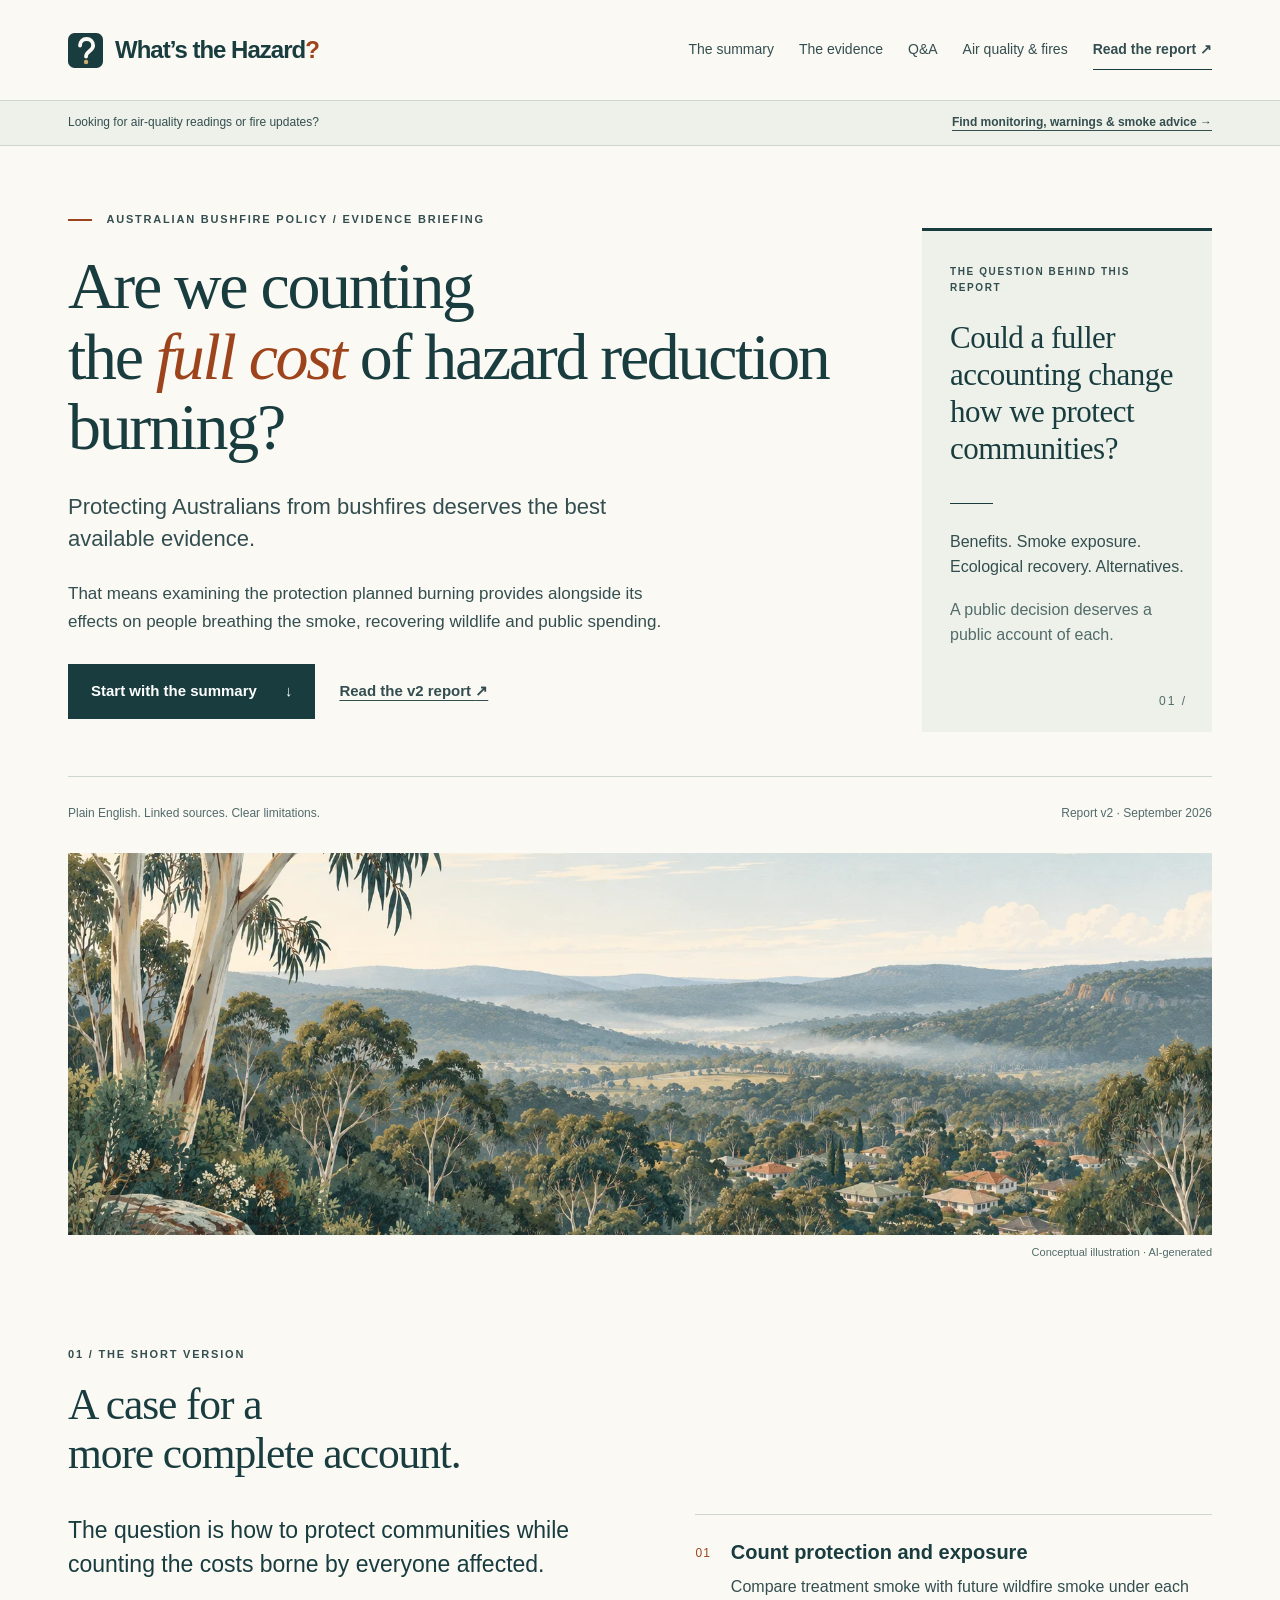
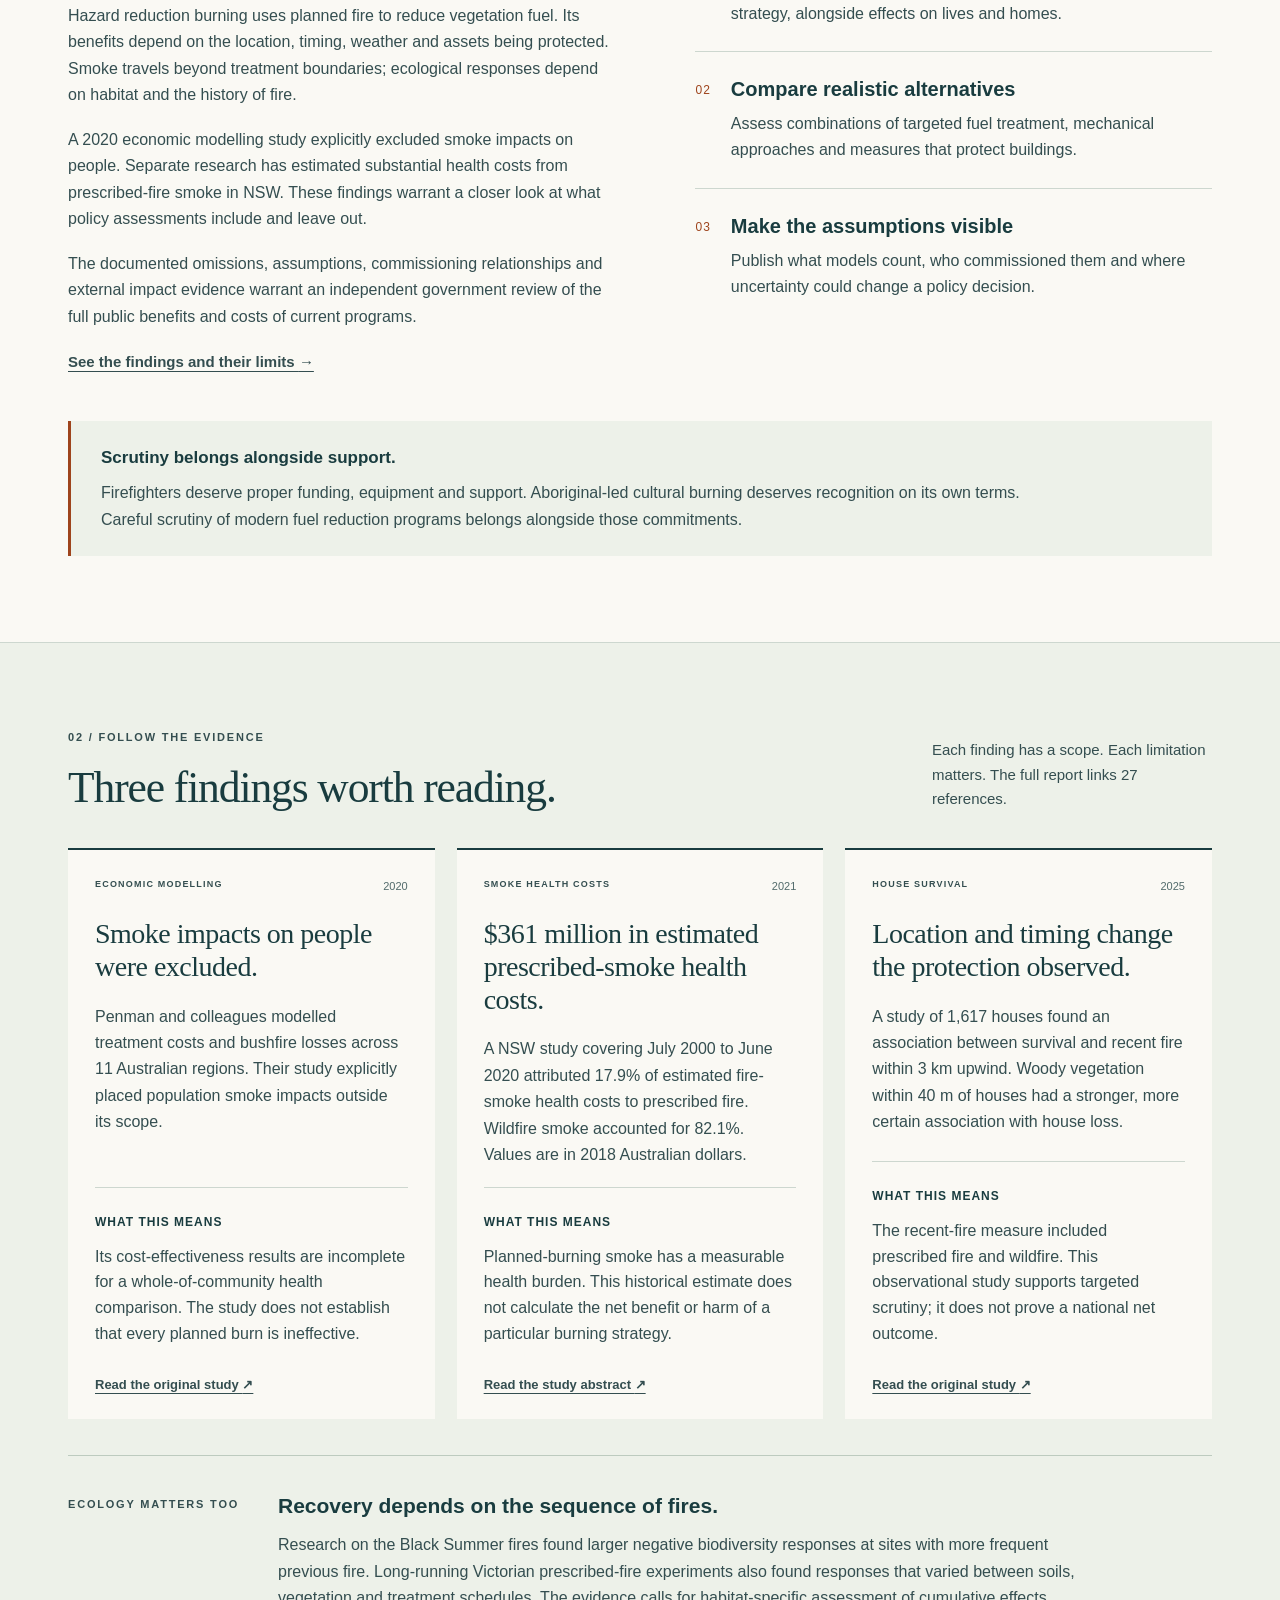
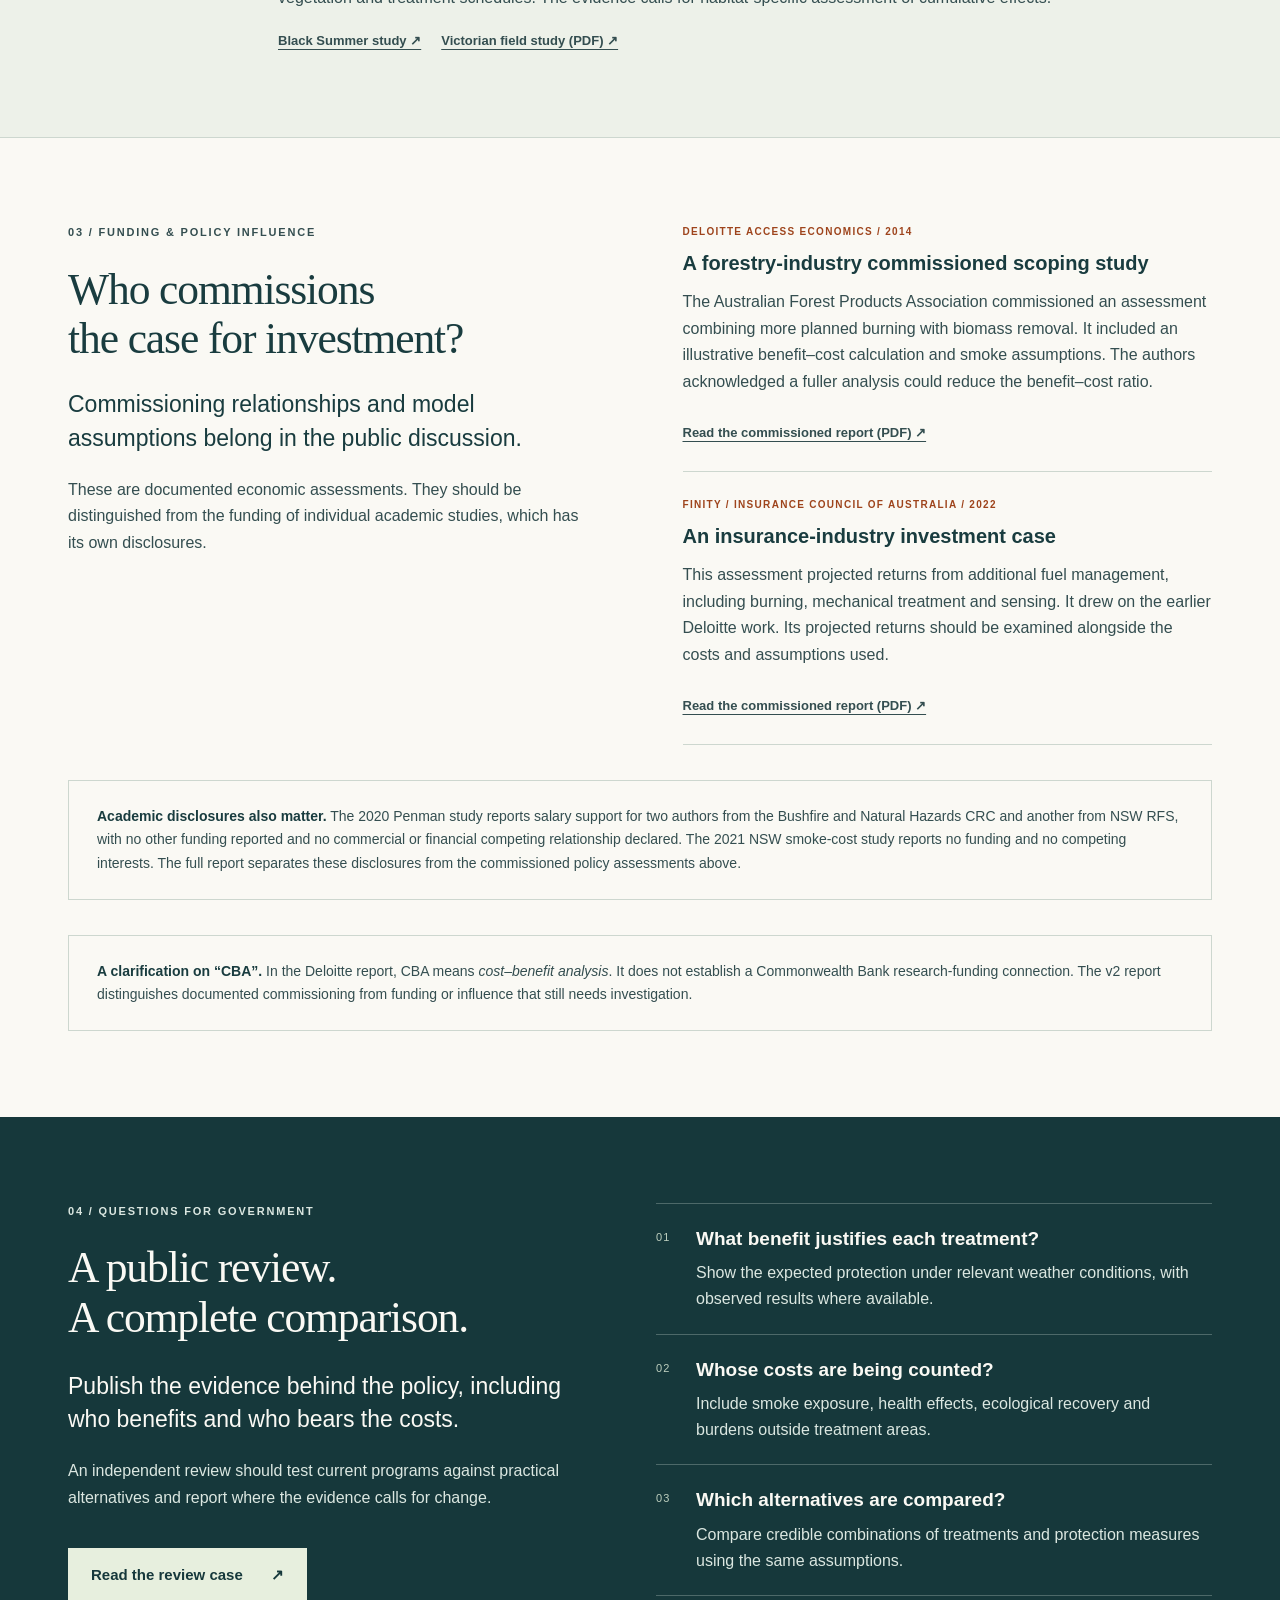
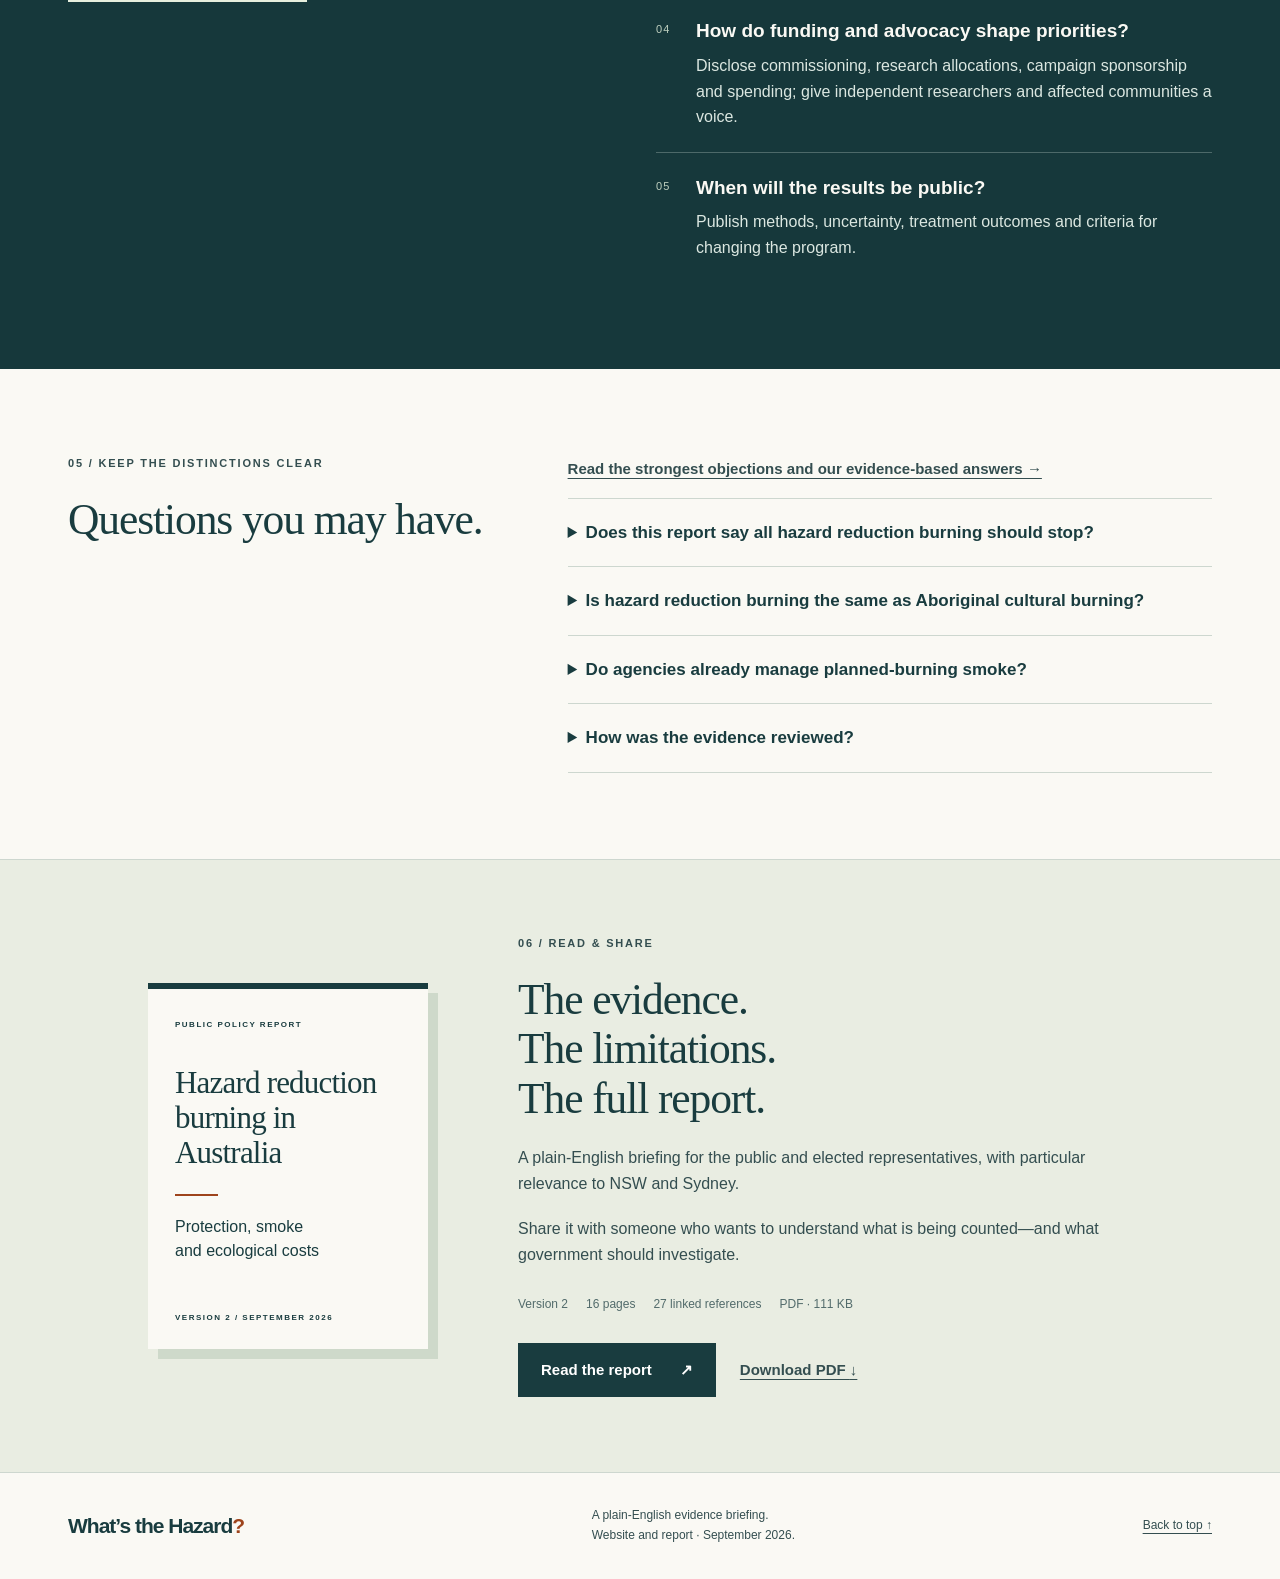
==== index.html @ 4ac68d36 "Publish website, Q&A and v2 report" ====
<!doctype html>
<html lang="en-AU">
<head>
  <meta charset="utf-8">
  <meta name="viewport" content="width=device-width, initial-scale=1">
  <meta name="description" content="A plain-English evidence briefing on Australian hazard reduction burning: community protection, smoke, ecology, funding and questions for an independent government review.">
  <meta name="theme-color" content="#193c3f">
  <title>What’s the Hazard? — Are we counting the full cost?</title>
  <link rel="icon" href="favicon.ico" sizes="16x16 32x32 48x48">
  <link rel="icon" href="favicon.svg" type="image/svg+xml">
  <link rel="apple-touch-icon" href="assets/apple-touch-icon.png">
  <link rel="stylesheet" href="styles.css">
</head>
<body>
  <a class="skip" href="#main">Skip to content</a>
  <header class="header">
    <div class="wrap header-inner">
      <a class="brand" href="#top" aria-label="What’s the Hazard? home"><span class="brand-mark" aria-hidden="true"><img src="favicon.svg" alt="" width="35" height="35"></span>What’s the Hazard<span class="brand-dot" aria-hidden="true">?</span></a>
      <nav aria-label="Main navigation"><a href="#summary">The summary</a><a href="#evidence">The evidence</a><a href="questions.html">Q&amp;A</a><a href="air-quality.html">Air quality &amp; fires</a><a class="nav-report" href="#report">Read the report <span aria-hidden="true">↗</span></a></nav>
    </div>
  </header>
  <main id="main">
    <div class="utility-strip"><div class="wrap"><span>Looking for air-quality readings or fire updates?</span><a href="air-quality.html">Find monitoring, warnings &amp; smoke advice <span aria-hidden="true">→</span></a></div></div>
    <section class="hero" id="top" aria-labelledby="hero-title">
      <div class="wrap hero-grid">
        <div>
          <p class="eyebrow"><span class="tiny-line" aria-hidden="true"></span> Australian bushfire policy / Evidence briefing</p>
          <h1 id="hero-title">Are we counting<br class="desktop-break"> the <em>full cost</em> of hazard reduction burning?</h1>
          <p class="hero-lead">Protecting Australians from bushfires deserves the best available evidence.</p>
          <p class="hero-body">That means examining the protection planned burning provides alongside its effects on people breathing the smoke, recovering wildlife and public spending.</p>
          <div class="actions"><a class="button" href="#summary">Start with the summary <span aria-hidden="true">↓</span></a><a class="text-link" href="reports/hazard-reduction-burning-v2.pdf">Read the v2 report <span aria-hidden="true">↗</span></a></div>
        </div>
        <aside class="hero-note" aria-label="The central question">
          <p class="eyebrow">The question behind this report</p>
          <p class="note-question">Could a fuller accounting change how we protect communities?</p>
          <div class="note-rule"></div>
          <p>Benefits. Smoke exposure. Ecological recovery. Alternatives.</p>
          <p class="note-small">A public decision deserves a public account of each.</p>
          <span class="note-number" aria-hidden="true">01 /</span>
        </aside>
      </div>
      <div class="wrap hero-bottom"><span>Plain English. Linked sources. Clear limitations.</span><span>Report v2 <span aria-hidden="true">·</span> September 2026</span></div>
      <figure class="wrap landscape-figure"><img src="assets/bushland-illustration.webp" alt="Conceptual illustration of eucalyptus bushland, houses at the forest edge and haze across distant hills." width="1774" height="887" decoding="async"><figcaption>Conceptual illustration · AI-generated</figcaption></figure>
    </section>

    <section class="section wrap" id="summary" aria-labelledby="summary-title">
      <div class="section-heading"><p class="eyebrow">01 / The short version</p><h2 id="summary-title">A case for a<br>more complete account.</h2></div>
      <div class="summary-grid">
        <div class="summary-copy">
          <p class="large-text">The question is how to protect communities while counting the costs borne by everyone affected.</p>
          <p>Hazard reduction burning uses planned fire to reduce vegetation fuel. Its benefits depend on the location, timing, weather and assets being protected. Smoke travels beyond treatment boundaries; ecological responses depend on habitat and the history of fire.</p>
          <p>A 2020 economic modelling study explicitly excluded smoke impacts on people. Separate research has estimated substantial health costs from prescribed-fire smoke in NSW. These findings warrant a closer look at what policy assessments include and leave out.</p>
          <p>The documented omissions, assumptions, commissioning relationships and external impact evidence warrant an independent government review of the full public benefits and costs of current programs.</p>
          <a class="text-link" href="#evidence">See the findings and their limits <span aria-hidden="true">→</span></a>
        </div>
        <div class="summary-points">
          <article><span class="point-number">01</span><div><h3>Count protection and exposure</h3><p>Compare treatment smoke with future wildfire smoke under each strategy, alongside effects on lives and homes.</p></div></article>
          <article><span class="point-number">02</span><div><h3>Compare realistic alternatives</h3><p>Assess combinations of targeted fuel treatment, mechanical approaches and measures that protect buildings.</p></div></article>
          <article><span class="point-number">03</span><div><h3>Make the assumptions visible</h3><p>Publish what models count, who commissioned them and where uncertainty could change a policy decision.</p></div></article>
        </div>
      </div>
      <div class="commitment"><strong>Scrutiny belongs alongside support.</strong><p>Firefighters deserve proper funding, equipment and support. Aboriginal-led cultural burning deserves recognition on its own terms. Careful scrutiny of modern fuel reduction programs belongs alongside those commitments.</p></div>
    </section>

    <section class="evidence-section" id="evidence" aria-labelledby="evidence-title">
      <div class="wrap section">
        <div class="section-heading heading-wide"><div><p class="eyebrow">02 / Follow the evidence</p><h2 id="evidence-title">Three findings worth reading.</h2></div><p>Each finding has a scope. Each limitation matters. The full report links 27 references.</p></div>
        <div class="evidence-grid">
          <article class="evidence-card">
            <div class="card-top"><span class="eyebrow">Economic modelling</span><span class="year">2020</span></div>
            <h3>Smoke impacts on people were excluded.</h3>
            <p>Penman and colleagues modelled treatment costs and bushfire losses across 11 Australian regions. Their study explicitly placed population smoke impacts outside its scope.</p>
            <div class="limit"><strong>What this means</strong><p>Its cost-effectiveness results are incomplete for a whole-of-community health comparison. The study does not establish that every planned burn is ineffective.</p></div>
            <a class="source-link" href="https://www.frontiersin.org/journals/forests-and-global-change/articles/10.3389/ffgc.2020.00079/full">Read the original study <span aria-hidden="true">↗</span></a>
          </article>
          <article class="evidence-card">
            <div class="card-top"><span class="eyebrow">Smoke health costs</span><span class="year">2021</span></div>
            <h3>$361 million in estimated prescribed-smoke health costs.</h3>
            <p>A NSW study covering July 2000 to June 2020 attributed 17.9% of estimated fire-smoke health costs to prescribed fire. Wildfire smoke accounted for 82.1%. Values are in 2018 Australian dollars.</p>
            <div class="limit"><strong>What this means</strong><p>Planned-burning smoke has a measurable health burden. This historical estimate does not calculate the net benefit or harm of a particular burning strategy.</p></div>
            <a class="source-link" href="https://pubmed.ncbi.nlm.nih.gov/34508682/">Read the study abstract <span aria-hidden="true">↗</span></a>
          </article>
          <article class="evidence-card">
            <div class="card-top"><span class="eyebrow">House survival</span><span class="year">2025</span></div>
            <h3>Location and timing change the protection observed.</h3>
            <p>A study of 1,617 houses found an association between survival and recent fire within 3 km upwind. Woody vegetation within 40 m of houses had a stronger, more certain association with house loss.</p>
            <div class="limit"><strong>What this means</strong><p>The recent-fire measure included prescribed fire and wildfire. This observational study supports targeted scrutiny; it does not prove a national net outcome.</p></div>
            <a class="source-link" href="https://link.springer.com/article/10.1186/s42408-025-00413-z">Read the original study <span aria-hidden="true">↗</span></a>
          </article>
        </div>
        <div class="ecology-note"><span class="eyebrow">Ecology matters too</span><div><h3>Recovery depends on the sequence of fires.</h3><p>Research on the Black Summer fires found larger negative biodiversity responses at sites with more frequent previous fire. Long-running Victorian prescribed-fire experiments also found responses that varied between soils, vegetation and treatment schedules. The evidence calls for habitat-specific assessment of cumulative effects.</p><div class="source-pair"><a href="https://doi.org/10.1038/s41586-024-08174-6">Black Summer study ↗</a><a href="https://www.ffm.vic.gov.au/__data/assets/pdf_file/0018/21069/Report-57-Ecological-effects-of-repeated-low-intensity-fires-summary.pdf">Victorian field study (PDF) ↗</a></div></div></div>
      </div>
    </section>

    <section class="section wrap" id="funding" aria-labelledby="funding-title">
      <div class="funding-grid">
        <div><p class="eyebrow">03 / Funding &amp; policy influence</p><h2 id="funding-title">Who commissions<br>the case for investment?</h2><p class="large-text">Commissioning relationships and model assumptions belong in the public discussion.</p><p>These are documented economic assessments. They should be distinguished from the funding of individual academic studies, which has its own disclosures.</p></div>
        <div class="funding-items">
          <article><p class="eyebrow">Deloitte Access Economics / 2014</p><h3>A forestry-industry commissioned scoping study</h3><p>The Australian Forest Products Association commissioned an assessment combining more planned burning with biomass removal. It included an illustrative benefit–cost calculation and smoke assumptions. The authors acknowledged a fuller analysis could reduce the benefit–cost ratio.</p><a class="source-link" href="https://ausfpa.com.au/wp-content/uploads/2016/01/AFPA-DAE-report-Amended-Final-2014-05-27.pdf">Read the commissioned report (PDF) ↗</a></article>
          <article><p class="eyebrow">Finity / Insurance Council of Australia / 2022</p><h3>An insurance-industry investment case</h3><p>This assessment projected returns from additional fuel management, including burning, mechanical treatment and sensing. It drew on the earlier Deloitte work. Its projected returns should be examined alongside the costs and assumptions used.</p><a class="source-link" href="https://insurancecouncil.com.au/wp-content/uploads/2022/02/R_ICA_Resilience_Final_220218.pdf">Read the commissioned report (PDF) ↗</a></article>
        </div>
      </div>
      <div class="clarification"><strong>Academic disclosures also matter.</strong> The 2020 Penman study reports salary support for two authors from the Bushfire and Natural Hazards CRC and another from NSW RFS, with no other funding reported and no commercial or financial competing relationship declared. The 2021 NSW smoke-cost study reports no funding and no competing interests. The full report separates these disclosures from the commissioned policy assessments above.</div>
      <div class="clarification"><strong>A clarification on “CBA”.</strong> In the Deloitte report, CBA means <em>cost–benefit analysis</em>. It does not establish a Commonwealth Bank research-funding connection. The v2 report distinguishes documented commissioning from funding or influence that still needs investigation.</div>
    </section>

    <section class="questions-section" id="questions" aria-labelledby="questions-title">
      <div class="wrap section questions-grid">
        <div><p class="eyebrow">04 / Questions for government</p><h2 id="questions-title">A public review.<br>A complete comparison.</h2><p class="large-text">Publish the evidence behind the policy, including who benefits and who bears the costs.</p><p>An independent review should test current programs against practical alternatives and report where the evidence calls for change.</p><a class="button button-light" href="reports/hazard-reduction-burning-v2.pdf">Read the review case <span aria-hidden="true">↗</span></a></div>
        <ol class="questions-list">
          <li><h3>What benefit justifies each treatment?</h3><p>Show the expected protection under relevant weather conditions, with observed results where available.</p></li>
          <li><h3>Whose costs are being counted?</h3><p>Include smoke exposure, health effects, ecological recovery and burdens outside treatment areas.</p></li>
          <li><h3>Which alternatives are compared?</h3><p>Compare credible combinations of treatments and protection measures using the same assumptions.</p></li>
          <li><h3>How do funding and advocacy shape priorities?</h3><p>Disclose commissioning, research allocations, campaign sponsorship and spending; give independent researchers and affected communities a voice.</p></li>
          <li><h3>When will the results be public?</h3><p>Publish methods, uncertainty, treatment outcomes and criteria for changing the program.</p></li>
        </ol>
      </div>
    </section>

    <section class="section wrap faq-section" aria-labelledby="faq-title">
      <div><p class="eyebrow">05 / Keep the distinctions clear</p><h2 id="faq-title">Questions you may have.</h2></div>
      <div class="faq-list"><p class="qa-promo"><a class="text-link" href="questions.html">Read the strongest objections and our evidence-based answers →</a></p>
        <details><summary>Does this report say all hazard reduction burning should stop?</summary><div class="faq-answer"><p>It makes the case for a complete comparison of protection, health, ecological effects and alternatives. Benefits can vary substantially by place and conditions. The evidence presented does not establish that every burn is harmful or that a single alternative fits every landscape.</p></div></details>
        <details><summary>Is hazard reduction burning the same as Aboriginal cultural burning?</summary><div class="faq-answer"><p>They can have different objectives, governance and practices. The NSW Cultural Fire Strategy identifies conflation of cultural fire with hazard reduction as a barrier. Aboriginal-led cultural fire should be understood on its own terms, with Aboriginal authority and knowledge respected.</p><a href="https://www.environment.nsw.gov.au/sites/default/files/2025-11/nsw-cultural-fire-strategy-250178.pdf">Read the NSW Cultural Fire Strategy (PDF) ↗</a></div></details>
        <details><summary>Do agencies already manage planned-burning smoke?</summary><div class="faq-answer"><p>The NSW Rural Fire Service describes smoke forecasting, community advice and adjustments to burns. A government review should examine how these measures perform and whether residual exposure and health costs are fully included in policy assessments.</p><a href="https://www.rfs.nsw.gov.au/fire-information/hazard-reductions/managing-smoke-and-its-impact-on-the-community">Read the RFS smoke-management information ↗</a></div></details>
        <details><summary>How was the evidence reviewed?</summary><div class="faq-answer"><p>This is a targeted evidence review, rather than a systematic literature search or a reanalysis of raw data. The report checks substantive claims against original publications, public abstracts, limitations and government documents, and identifies where only an abstract was accessible. It distinguishes observed results, modelled estimates and advocacy.</p><p>The report includes 27 linked references. Sources were checked on 13 September 2026. Read the methods and limitations before applying a finding to another region or treatment.</p></div></details>
      </div>
    </section>

    <section class="report-section" id="report" aria-labelledby="report-title">
      <div class="wrap report-grid">
        <div class="report-cover" aria-hidden="true"><span>PUBLIC POLICY REPORT</span><div>Hazard reduction<br>burning in<br>Australia<span class="cover-line"></span></div><p>Protection, smoke<br>and ecological costs</p><span>VERSION 2 / SEPTEMBER 2026</span></div>
        <div><p class="eyebrow">06 / Read &amp; share</p><h2 id="report-title">The evidence.<br>The limitations.<br>The full report.</h2><p>A plain-English briefing for the public and elected representatives, with particular relevance to NSW and Sydney.</p><p>Share it with someone who wants to understand what is being counted—and what government should investigate.</p><div class="report-meta"><span>Version 2</span><span>16 pages</span><span>27 linked references</span><span>PDF · 111 KB</span></div><div class="actions"><a class="button" href="reports/hazard-reduction-burning-v2.pdf">Read the report <span aria-hidden="true">↗</span></a><a class="text-link" href="reports/hazard-reduction-burning-v2.pdf" download>Download PDF <span aria-hidden="true">↓</span></a></div></div>
      </div>
    </section>
  </main>
  <footer class="footer"><div class="wrap footer-inner"><a class="brand" href="#top">What’s the Hazard<span class="brand-dot" aria-hidden="true">?</span></a><p>A plain-English evidence briefing.<br>Website and report · September 2026.</p><a href="#top">Back to top ↑</a></div></footer>
</body>
</html>
---- styles.css ----
:root{--ink:#193c3f;--body:#344e50;--muted:#526b6b;--paper:#faf9f4;--pale:#edf1e9;--line:#cdd7cf;--accent:#9e441c;--white:#fff;--dark:#16383b}
*{box-sizing:border-box}html{scroll-behavior:smooth;scroll-padding-top:100px}body{margin:0;background:var(--paper);color:var(--body);font-family:Arial,Helvetica,sans-serif;font-size:17px;line-height:1.65}a{color:inherit;text-underline-offset:4px}a:hover{color:var(--accent)}a:focus-visible,summary:focus-visible{outline:3px solid var(--accent);outline-offset:5px}p{margin:0 0 1.15em}h1,h2,h3{color:var(--ink);margin:0;font-weight:400}h1,h2,.note-question,.report-cover>div{font-family:Georgia,'Times New Roman',serif}h1{font-size:clamp(44px,5.15vw,73px);line-height:1.07;letter-spacing:-2.3px;max-width:850px}h1 em{color:var(--accent);font-weight:400}h2{font-size:clamp(34px,3.4vw,47px);line-height:1.13;letter-spacing:-1.1px}h3{font-size:20px;line-height:1.35;font-weight:600;margin-bottom:12px}.wrap{max-width:1240px;margin:0 auto;padding-left:48px;padding-right:48px}.skip{position:absolute;top:-100px;left:16px;background:var(--ink);color:white;padding:12px;z-index:10}.skip:focus{top:12px}.header{background:var(--paper);border-bottom:1px solid var(--line)}.header-inner{display:flex;justify-content:space-between;align-items:center;gap:24px;min-height:100px}.brand{display:inline-flex;align-items:center;white-space:nowrap;font-size:24px;font-weight:700;letter-spacing:-1px;text-decoration:none;color:var(--ink)}.brand-mark{display:flex;align-items:center;justify-content:center;width:35px;height:35px;margin-right:12px;border:1px solid var(--ink);font-size:14px;letter-spacing:-1px}.brand-dot{color:var(--accent)}nav{display:flex;flex-wrap:wrap;justify-content:flex-end;gap:25px;font-size:14px}nav a{text-decoration:none;padding:8px 0}.nav-report{font-weight:700;border-bottom:1px solid var(--ink)}.eyebrow{font-size:11px;letter-spacing:1.8px;text-transform:uppercase;font-weight:700;line-height:1.6;margin-bottom:23px}.tiny-line{display:inline-block;vertical-align:middle;width:24px;border-top:2px solid var(--accent);margin-right:10px}.hero{padding-top:65px}.hero-grid{display:grid;grid-template-columns:minmax(0,1fr) 290px;gap:65px;align-items:center}.hero-lead{font-size:22px;line-height:1.45;margin-top:28px;max-width:620px}.hero-body{max-width:615px}.actions{display:flex;align-items:center;flex-wrap:wrap;gap:24px;margin-top:28px}.button{display:inline-flex;justify-content:space-between;align-items:center;gap:28px;background:var(--ink);color:white;text-decoration:none;padding:15px 22px;font-size:15px;font-weight:700;border:1px solid var(--ink);line-height:1.5}.button:hover{background:#285256;color:white}.text-link{font-size:15px;font-weight:700}.hero-note{position:relative;background:var(--pale);padding:33px 28px 66px;border-top:3px solid var(--ink);transform:translateY(15px)}.hero-note .eyebrow{font-size:10px;letter-spacing:1.6px}.note-question{font-size:31px;line-height:1.2;color:var(--ink);letter-spacing:-.5px}.note-rule{width:43px;border-top:1px solid var(--ink);margin:26px 0}.hero-note>p:not(.note-question):not(.eyebrow){font-size:15px;line-height:1.55}.note-small{color:var(--muted)}.note-number{position:absolute;bottom:20px;right:25px;color:var(--muted);font-size:12px;letter-spacing:2px}.hero-bottom{display:flex;justify-content:space-between;gap:20px;padding-top:28px;padding-bottom:23px;margin-top:57px;position:relative;font-size:12px;color:var(--muted)}.hero-bottom:before{content:'';position:absolute;left:48px;right:48px;top:0;border-top:1px solid var(--line)}.section{padding-top:86px;padding-bottom:86px}.section-heading{margin-bottom:36px}.section-heading .eyebrow{margin-bottom:16px}.summary-grid{display:grid;grid-template-columns:1.06fr 1fr;gap:80px}.large-text{font-size:23px;line-height:1.45;color:var(--ink);margin-bottom:22px}.summary-copy p:not(.large-text){font-size:16px}.summary-points article{display:flex;gap:20px;border-top:1px solid var(--line);padding:24px 0}.point-number{font-size:12px;color:var(--accent);padding-top:5px;letter-spacing:1px}.summary-points p{font-size:16px;margin:0}.summary-points h3{margin-bottom:8px}.commitment{border-left:3px solid var(--accent);background:var(--pale);padding:23px 30px;margin-top:45px}.commitment strong{color:var(--ink);font-size:17px}.commitment p{font-size:15px;margin:8px 0 0;max-width:940px}.evidence-section{background:var(--pale);border-top:1px solid var(--line);border-bottom:1px solid var(--line)}.heading-wide{display:flex;justify-content:space-between;gap:48px;align-items:flex-end}.heading-wide>p{max-width:280px;font-size:15px;margin:0}.evidence-grid{display:grid;grid-template-columns:repeat(3,minmax(0,1fr));gap:22px}.evidence-card{display:flex;flex-direction:column;background:var(--paper);padding:27px 27px 24px;border-top:2px solid var(--ink)}.card-top{display:flex;justify-content:space-between;gap:8px;margin-bottom:23px}.card-top .eyebrow{font-size:9px;letter-spacing:1.2px;margin:0}.year{font-size:11px;color:var(--muted)}.evidence-card h3{font-family:Georgia,serif;font-size:28px;line-height:1.17;font-weight:400;letter-spacing:-.5px;margin-bottom:20px}.evidence-card>p{font-size:15px;line-height:1.65}.limit{margin-top:auto;border-top:1px solid var(--line);padding-top:19px}.limit strong{font-size:12px;text-transform:uppercase;letter-spacing:1px;color:var(--ink)}.limit p{font-size:14px;line-height:1.6;margin-top:9px}.source-link{display:inline-block;font-size:13px;font-weight:700;margin-top:9px}.ecology-note{display:grid;grid-template-columns:180px 1fr;gap:30px;padding-top:36px;margin-top:36px;border-top:1px solid #bdcbbf}.ecology-note>.eyebrow{padding-top:4px}.ecology-note h3{font-size:21px}.ecology-note p{font-size:15px;max-width:800px}.source-pair{display:flex;flex-wrap:wrap;gap:20px;font-size:13px;font-weight:700}.funding-grid{display:grid;grid-template-columns:1fr 1fr;gap:85px}.funding-grid h2{margin-bottom:25px}.funding-grid>div>p:not(.eyebrow):not(.large-text){font-size:16px}.funding-items article{padding-bottom:25px;border-bottom:1px solid var(--line);margin-bottom:25px}.funding-items article:last-child{margin:0}.funding-items .eyebrow{color:var(--accent);font-size:10px;margin-bottom:10px;letter-spacing:1.3px}.funding-items p:not(.eyebrow){font-size:15px}.clarification{font-size:14px;padding:24px 28px;margin-top:35px;border:1px solid var(--line)}.clarification strong{color:var(--ink)}.questions-section{background:var(--dark);color:#dbe7e1}.questions-section h2,.questions-section h3,.questions-section .large-text{color:var(--paper)}.questions-grid{display:grid;grid-template-columns:.95fr 1.05fr;gap:85px}.questions-grid h2{margin-bottom:28px}.questions-grid>div>p:not(.eyebrow):not(.large-text){font-size:16px}.button-light{background:#e7efde;color:var(--dark);border-color:#e7efde;margin-top:18px}.button-light:hover{background:white;color:var(--dark)}.questions-list{list-style:none;padding:0;margin:0;counter-reset:review}.questions-list li{position:relative;border-top:1px solid #4d6969;padding:22px 0 22px 40px;counter-increment:review}.questions-list li:before{content:'0' counter(review);position:absolute;left:0;top:24px;font-size:11px;letter-spacing:1px;color:#becfbf}.questions-list h3{font-size:19px;margin-bottom:9px}.questions-list p{font-size:15px;line-height:1.6;margin:0}.faq-section{display:grid;grid-template-columns:.8fr 1.2fr;gap:70px}.faq-list details{border-top:1px solid var(--line);padding:21px 0}.faq-list details:last-child{border-bottom:1px solid var(--line)}summary{cursor:pointer;color:var(--ink);font-weight:600;font-size:17px;line-height:1.5;padding-right:8px}.faq-answer{padding:18px 0 0;font-size:15px}.faq-answer p:last-child{margin-bottom:0}.faq-answer a{font-size:13px;font-weight:700}.report-section{background:#e9ede2;border-top:1px solid var(--line)}.report-grid{display:grid;grid-template-columns:280px 1fr;gap:90px;align-items:center;padding-top:75px;padding-bottom:75px;max-width:1080px}.report-cover{background:var(--paper);border-top:6px solid var(--ink);padding:29px 27px 25px;box-shadow:10px 10px 0 #ced9ca;min-height:366px;display:flex;flex-direction:column;color:var(--ink)}.report-cover>span{font-size:8px;font-weight:700;letter-spacing:1.5px}.report-cover>div{font-size:31px;line-height:1.12;letter-spacing:-.8px;margin-top:35px}.cover-line{display:block;width:43px;border-top:2px solid var(--accent);margin-top:24px}.report-cover p{font-size:13px;line-height:1.5;margin:19px 0 30px}.report-cover>span:last-child{margin-top:auto;font-size:8px}.report-grid h2{margin-bottom:22px}.report-grid>div>p:not(.eyebrow){max-width:585px;font-size:16px}.report-meta{display:flex;flex-wrap:wrap;gap:8px 18px;font-size:12px;color:var(--muted);padding-top:8px}.footer{border-top:1px solid var(--line)}.footer-inner{display:flex;justify-content:space-between;align-items:center;gap:30px;padding-top:33px;padding-bottom:33px}.footer .brand{font-size:21px}.footer p{font-size:12px;margin:0}.footer-inner>a:last-child{font-size:12px}
@media(min-width:1400px){.hero-grid{gap:85px}}
@media(max-width:1000px){.wrap{padding-left:30px;padding-right:30px}.header-inner{min-height:90px}nav{gap:16px;font-size:13px}.hero-grid{grid-template-columns:1fr 240px;gap:32px}.hero-note{padding:25px 22px 54px}.note-question{font-size:27px}h1{font-size:55px}.hero-bottom:before{left:30px;right:30px}.summary-grid,.funding-grid,.questions-grid{gap:45px}.evidence-grid{gap:14px}.evidence-card{padding:23px 20px}.evidence-card h3{font-size:25px}.faq-section{gap:40px}.report-grid{gap:65px}.section{padding-top:65px;padding-bottom:65px}}
@media(max-width:760px){.wrap{padding-left:24px;padding-right:24px}.header-inner{display:block;padding-top:20px;padding-bottom:15px}.brand{font-size:22px}nav{justify-content:flex-start;gap:12px 22px;margin-top:13px;font-size:12px}nav a{padding:5px 0}.hero{padding-top:38px}.hero-grid{grid-template-columns:1fr;gap:35px}h1{font-size:clamp(42px,8vw,58px);letter-spacing:-1.5px}.desktop-break{display:none}.hero-lead{font-size:21px;margin-top:24px}.hero-body{font-size:16px}.hero-note{transform:none;max-width:none;padding:25px 26px 28px}.hero-note .eyebrow{margin-bottom:14px}.note-question{font-size:29px;max-width:430px}.note-rule{margin:20px 0}.hero-note .note-small{margin-bottom:0;max-width:85%}.note-number{bottom:24px}.hero-bottom{margin-top:32px;font-size:11px;flex-direction:column;gap:5px;padding-top:20px;padding-bottom:20px}.hero-bottom:before{left:24px;right:24px}.section{padding-top:52px;padding-bottom:52px}.section-heading{margin-bottom:26px}h2{font-size:36px}.summary-grid,.funding-grid,.questions-grid,.faq-section{grid-template-columns:1fr;gap:32px}.summary-points article{padding:20px 0}.large-text{font-size:21px}.commitment{margin-top:27px;padding:22px}.heading-wide{display:block}.heading-wide>p{margin-top:20px;max-width:500px}.evidence-grid{grid-template-columns:1fr;gap:22px}.evidence-card{padding:25px}.evidence-card h3{font-size:30px;max-width:470px}.evidence-card>p{font-size:16px}.limit{margin-top:8px}.limit p{font-size:15px}.ecology-note{grid-template-columns:1fr;gap:0;margin-top:28px;padding-top:28px}.ecology-note>.eyebrow{margin-bottom:12px}.clarification{padding:20px}.questions-grid{gap:38px}.faq-section{gap:24px}.faq-list details{padding:19px 0}.report-grid{grid-template-columns:1fr;gap:39px;padding-top:50px;padding-bottom:50px}.report-cover{max-width:280px;min-height:366px;margin-left:0}.report-grid h2{font-size:38px}.actions{gap:20px}.button{font-size:14px;padding:14px 19px}.footer-inner{flex-wrap:wrap;gap:20px}.footer p{flex-basis:100%;order:3}.eyebrow{letter-spacing:1.4px;font-size:10px}}
@media(prefers-reduced-motion:reduce){html{scroll-behavior:auto}}
@media print{html{scroll-behavior:auto}body{font-size:11pt;background:white;color:black}.header,nav,.actions,.footer,.report-cover,.skip{display:none}.wrap{max-width:none;padding-left:0;padding-right:0}.hero,.section,.report-grid{padding:20px 0}.hero-grid,.summary-grid,.evidence-grid,.funding-grid,.questions-grid,.faq-section,.report-grid{display:block}.hero-note{margin:20px 0;transform:none}.hero-bottom{margin-top:20px}.hero-bottom:before{left:0;right:0}h1{font-size:32pt;letter-spacing:-1px}h2{font-size:25pt}h3{font-size:15pt}.questions-section,.report-section,.evidence-section{background:white;color:black}.questions-section h2,.questions-section h3,.questions-section .large-text{color:black}.evidence-card,.funding-items article,.questions-list li{break-inside:avoid;margin-bottom:15px}.evidence-card{border:1px solid #aaa}.questions-list li:before{color:black}.faq-section{display:none}.heading-wide{display:block}.report-meta{color:black}a{color:black}.source-link{font-size:10pt}}

/* Keep reading text comfortable at the default browser size. */
.evidence-card>p,.limit p,.ecology-note p,.funding-items p:not(.eyebrow),.questions-list p,.faq-answer,.commitment p,.hero-note>p:not(.note-question):not(.eyebrow){font-size:16px}
.brand-mark{border:0}.brand-mark img{display:block;width:35px;height:35px}.landscape-figure{margin-top:7px;margin-bottom:0}.landscape-figure>img{display:block;width:100%;height:auto;aspect-ratio:3/1;object-fit:cover;object-position:center 62%}.landscape-figure figcaption{font-size:11px;line-height:1.5;color:var(--muted);margin-top:9px;text-align:right}
@media(max-width:760px){.landscape-figure{margin-top:8px}.landscape-figure>img{aspect-ratio:2/1}.landscape-figure figcaption{font-size:10px}}
@media print{.landscape-figure{display:none}}
.utility-strip{background:var(--pale);border-bottom:1px solid var(--line);font-size:12px}.utility-strip>.wrap{display:flex;justify-content:space-between;gap:20px;padding-top:12px;padding-bottom:12px}.utility-strip a{font-weight:700}.resource-hero{padding-top:60px;padding-bottom:55px}.resource-hero h1{font-size:clamp(44px,5.15vw,70px)}.resource-hero .hero-lead{max-width:700px}.resource-intro{max-width:740px;font-size:17px}.resource-notice{border-left:3px solid var(--accent);padding:18px 24px;background:var(--pale);margin-top:35px;max-width:840px;font-size:15px}.resource-notice p{margin:7px 0 0}.state-jumps{display:flex;justify-content:flex-start;gap:10px;margin-bottom:30px;font-size:13px}.state-jumps a{padding:7px 16px;background:var(--paper);border:1px solid var(--line);font-weight:700;text-decoration:none}.state-grid{display:grid;grid-template-columns:repeat(2,minmax(0,1fr));gap:24px;align-items:start}.state-card{padding:28px;background:var(--paper);border-top:2px solid var(--ink);scroll-margin-top:20px}.state-card>.eyebrow{color:var(--accent);margin-bottom:10px}.state-card h3{font-family:Georgia,serif;font-size:28px;font-weight:400}.state-card>p{font-size:16px;line-height:1.55;min-height:74px}.resource-link{display:flex;justify-content:space-between;align-items:center;gap:18px;border-top:1px solid var(--line);padding:15px 0;text-decoration:none;font-size:17px;font-weight:600;line-height:1.4}.resource-link small{display:block;font-size:12px;font-weight:400;color:var(--muted);margin-top:5px}.additional-tools{margin-top:30px}.additional-tools .source-link{margin-top:auto;padding-top:8px}.additional-tools .eyebrow{margin-bottom:15px}.advice-grid{display:grid;grid-template-columns:1.2fr .8fr;gap:65px}.advice-grid h2{margin-bottom:25px}.advice-grid>div>p{font-size:17px}.health-help{background:var(--paper);padding:30px;border-top:2px solid var(--ink);align-self:start}.health-help h3{font-size:22px}.health-help p{font-size:16px}.resource-reading h2{margin-bottom:25px}.resource-reading>p:not(.eyebrow){max-width:750px}.directory-date{margin:35px 0 0;font-size:12px}nav [aria-current=page]{font-weight:700;border-bottom:1px solid var(--ink)}
@media(max-width:1000px){.header-inner{gap:22px}nav{gap:10px 19px}}
@media(max-width:760px){.utility-strip>.wrap{display:block;padding-top:10px;padding-bottom:10px}.utility-strip span{display:block}.utility-strip a span{display:inline}.resource-hero{padding-top:40px;padding-bottom:40px}.state-grid,.advice-grid{grid-template-columns:1fr;gap:24px}.state-card{padding:25px}.state-card>p{min-height:0}.state-card h3{font-size:28px}.resource-notice{padding:18px 21px}.state-jumps{gap:8px;margin-top:0}.state-jumps a{padding:7px 14px}.advice-grid{gap:32px}.health-help{padding:25px}.directory-date{font-size:11px}}
@media print{.utility-strip,.state-jumps{display:none}.state-grid,.advice-grid{display:block}.state-card{break-inside:avoid;margin-bottom:15px}.resource-hero{padding:20px 0}.resource-link{font-size:12pt}.resource-link:after{content:attr(href);display:block;font-size:8pt;overflow-wrap:anywhere}.resource-link{display:block}.resource-link>span:last-child{display:none}.state-card>p{min-height:0}}
.qa-layout{display:grid;grid-template-columns:240px minmax(0,1fr);gap:55px;padding-top:10px;padding-bottom:10px;align-items:start}.qa-index{border-top:2px solid var(--ink);padding-top:20px}.qa-index>.eyebrow{margin-bottom:12px}.qa-index nav{display:block;font-size:13px;line-height:1.5}.qa-index nav a{display:block;padding:10px 0;border-bottom:1px solid var(--line)}.qa-index>.text-link{display:inline-block;margin-top:24px}.qa-item{border-top:1px solid var(--line);padding:23px 0;scroll-margin-top:25px}.qa-item:last-child{border-bottom:1px solid var(--line)}.qa-item>summary{display:flex;align-items:flex-start;gap:16px;list-style:none;font-size:20px;line-height:1.4;padding-right:28px;position:relative}.qa-item>summary::-webkit-details-marker{display:none}.qa-item>summary:after{content:'+';position:absolute;right:0;top:0;font-size:24px;font-weight:400;line-height:1.2}.qa-item[open]>summary:after{content:'−'}.qa-number{font-size:12px;line-height:1.5;letter-spacing:1px;color:var(--accent);padding-top:5px;flex:none}.qa-answer{padding:23px 0 0 34px;font-size:17px;line-height:1.65}.qa-case{background:var(--pale);border-left:2px solid var(--ink);padding:19px 22px;margin-bottom:24px}.qa-case h2{font-family:Arial,Helvetica,sans-serif;font-size:11px;letter-spacing:1.2px;text-transform:uppercase;line-height:1.5;font-weight:700;margin-bottom:10px}.qa-case p{font-size:16px;line-height:1.6;margin:0}.qa-answer h3{font-size:18px;margin-bottom:12px}.qa-answer a{font-size:14px;font-weight:600;overflow-wrap:anywhere}.qa-answer ul{padding-left:23px;margin:0 0 22px}.qa-answer li{margin-bottom:14px}.qa-limit{border-top:1px solid var(--line);padding-top:17px;font-size:15px;line-height:1.65;margin:22px 0 0;color:var(--muted)}.qa-limit strong{color:var(--ink)}.qa-closing{max-width:990px}.qa-closing h2{margin-bottom:25px}.qa-closing>p:not(.eyebrow){max-width:750px}.qa-promo{padding-bottom:15px;margin-bottom:0}
@media(max-width:1000px){.qa-layout{grid-template-columns:205px minmax(0,1fr);gap:35px}}
@media(max-width:760px){.qa-layout{grid-template-columns:1fr;gap:35px;padding-top:0}.qa-index nav{display:grid;grid-template-columns:repeat(2,minmax(0,1fr));gap:0 18px}.qa-index nav a{font-size:12px;padding:9px 0}.qa-item{padding:22px 0}.qa-item>summary{font-size:19px;gap:12px;padding-right:25px}.qa-answer{padding-left:0}.qa-case{padding:17px 19px}.qa-answer>p,.qa-answer li{font-size:16px}.qa-limit{font-size:15px}.qa-closing{padding-top:45px}}
@media(max-width:360px){.qa-index nav{grid-template-columns:1fr}}
@media print{.qa-layout{display:block}.qa-index{display:none}.qa-item{break-inside:auto}.qa-item>summary{font-size:15pt;break-after:avoid}.qa-answer{font-size:11pt}.qa-case{break-inside:avoid}.qa-limit{break-inside:avoid}}
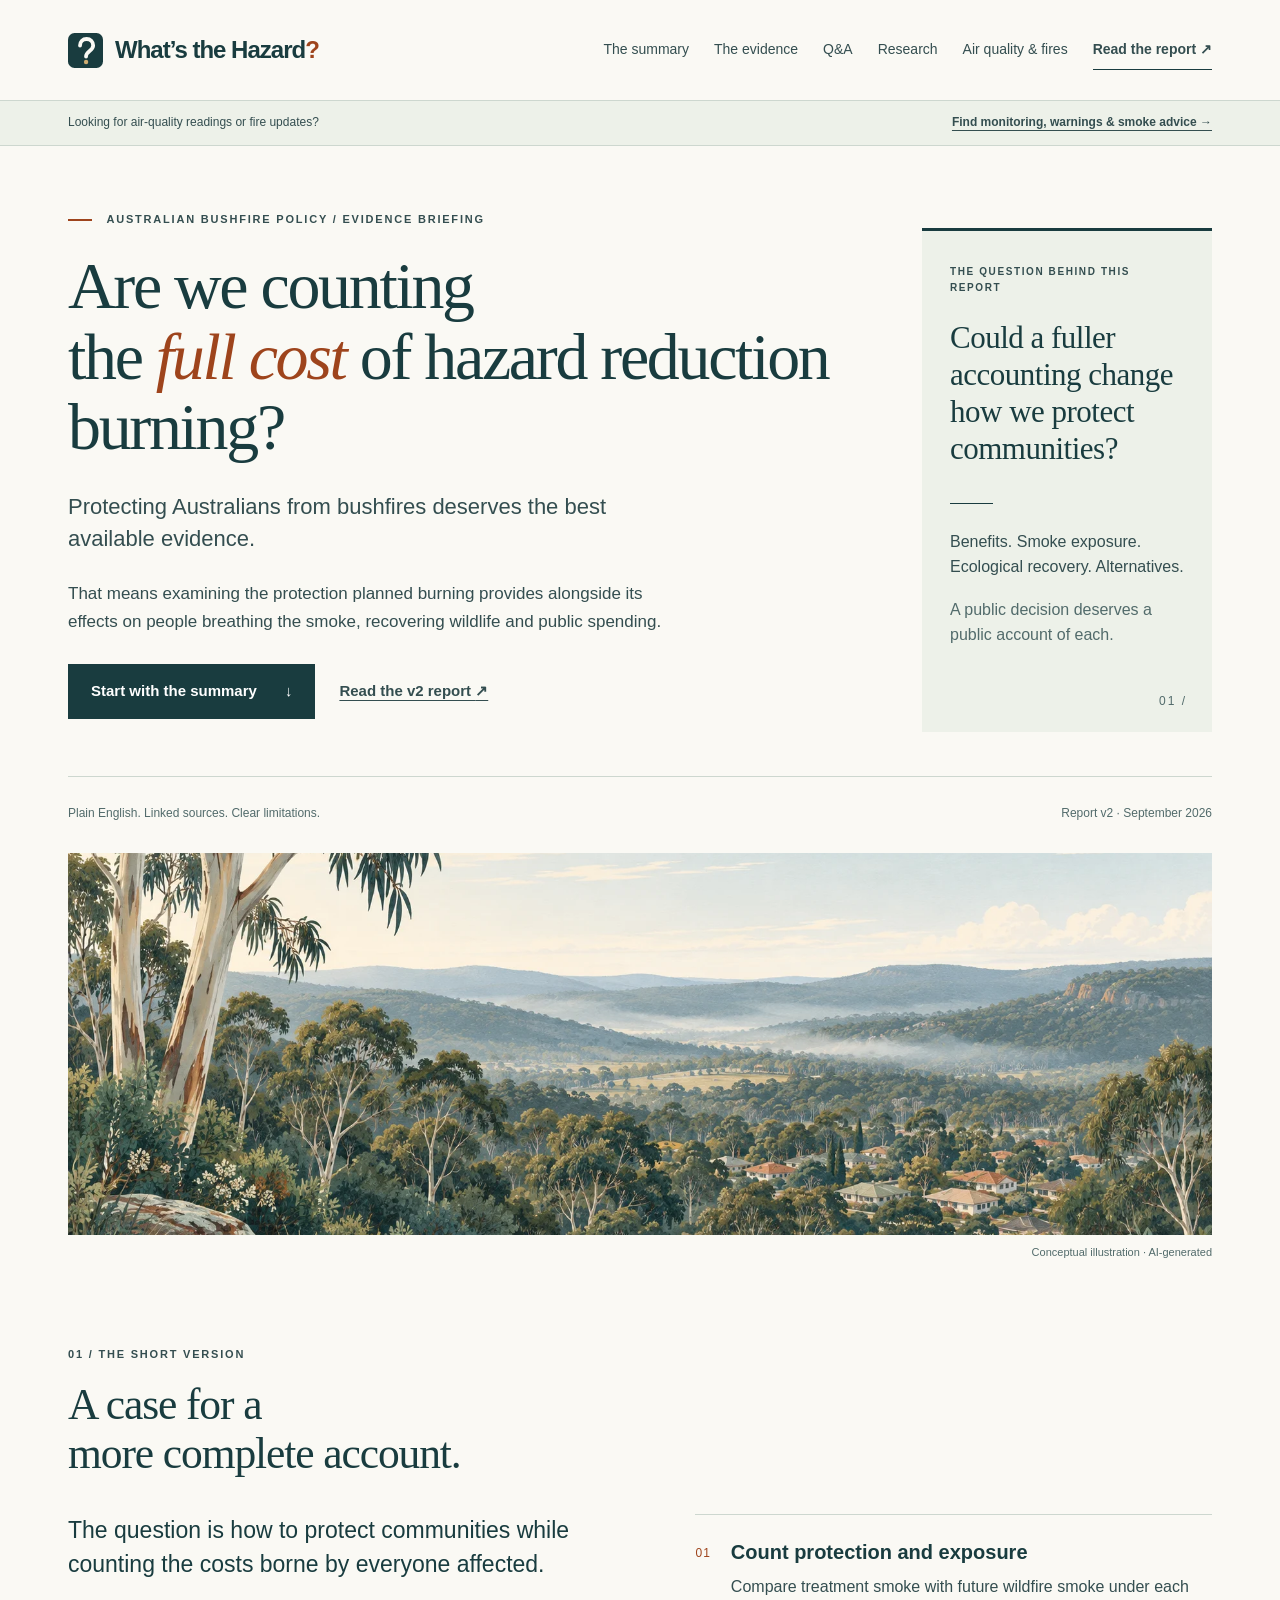
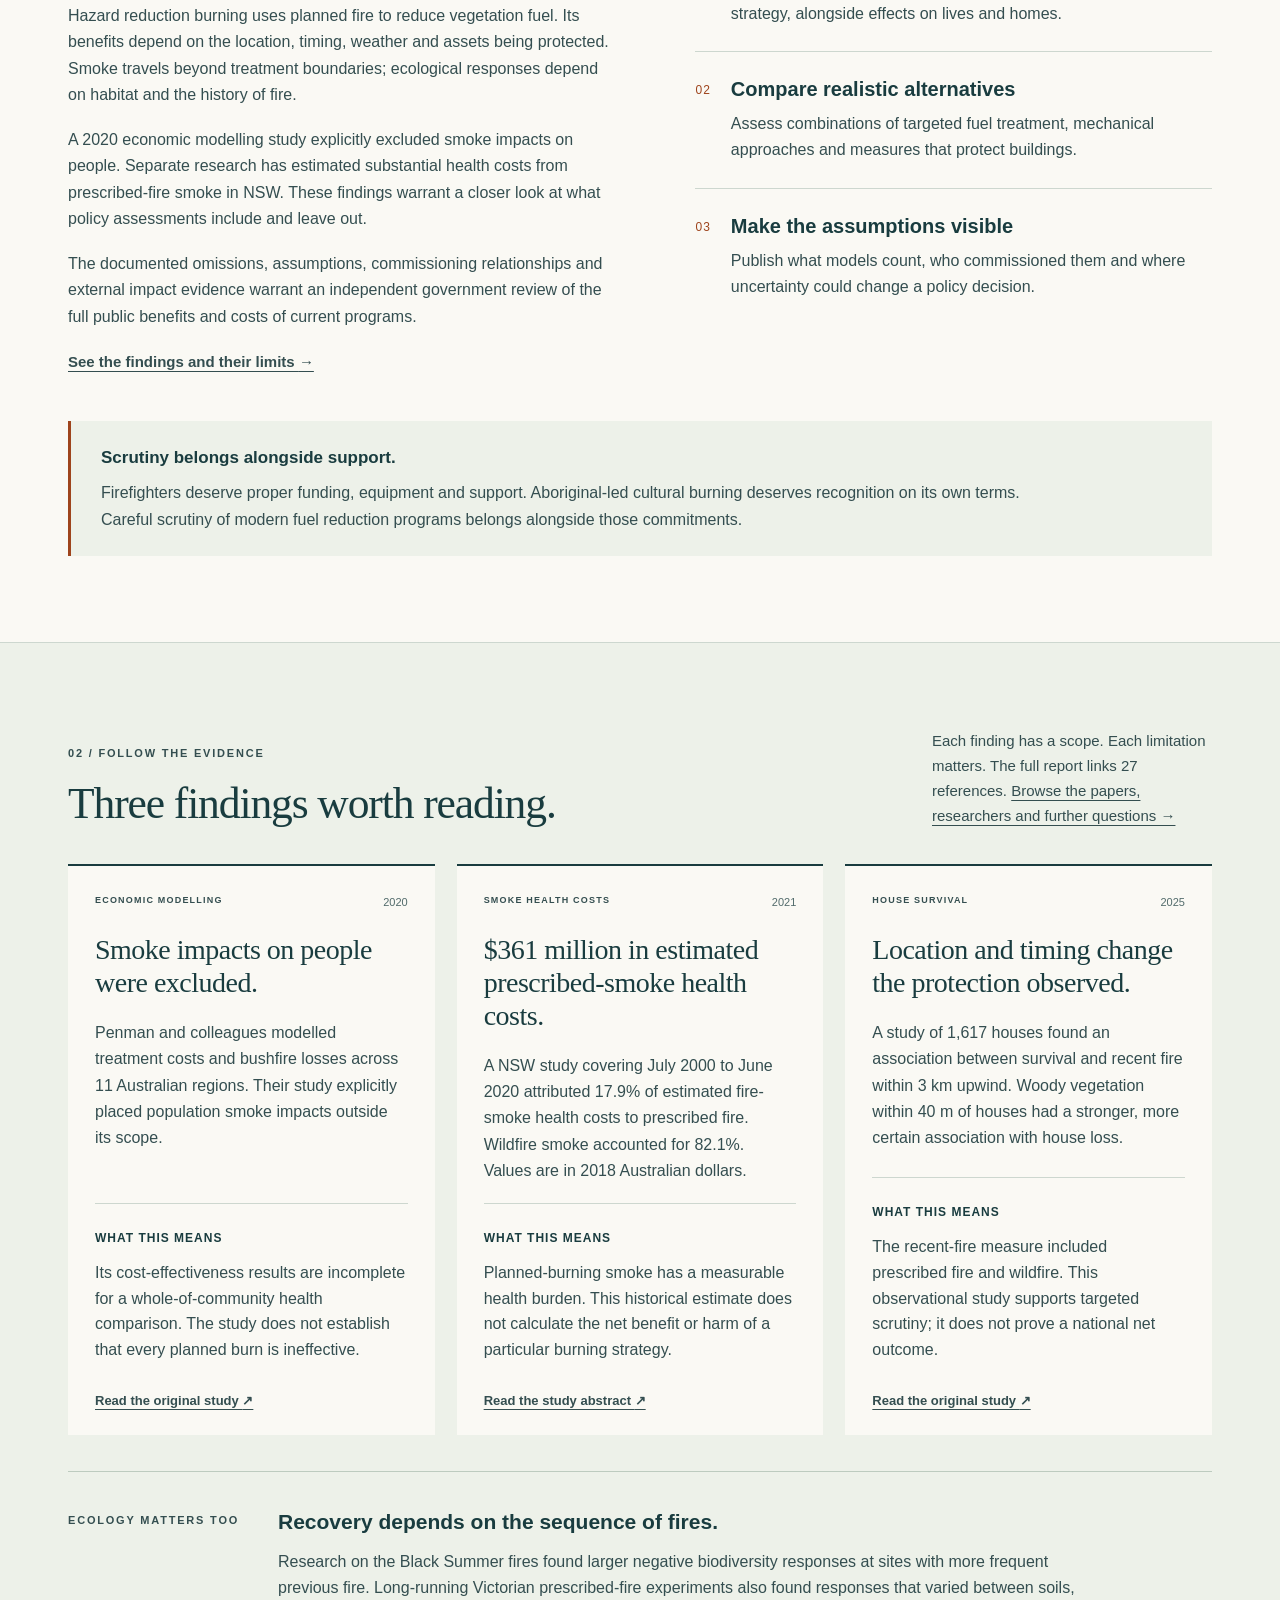
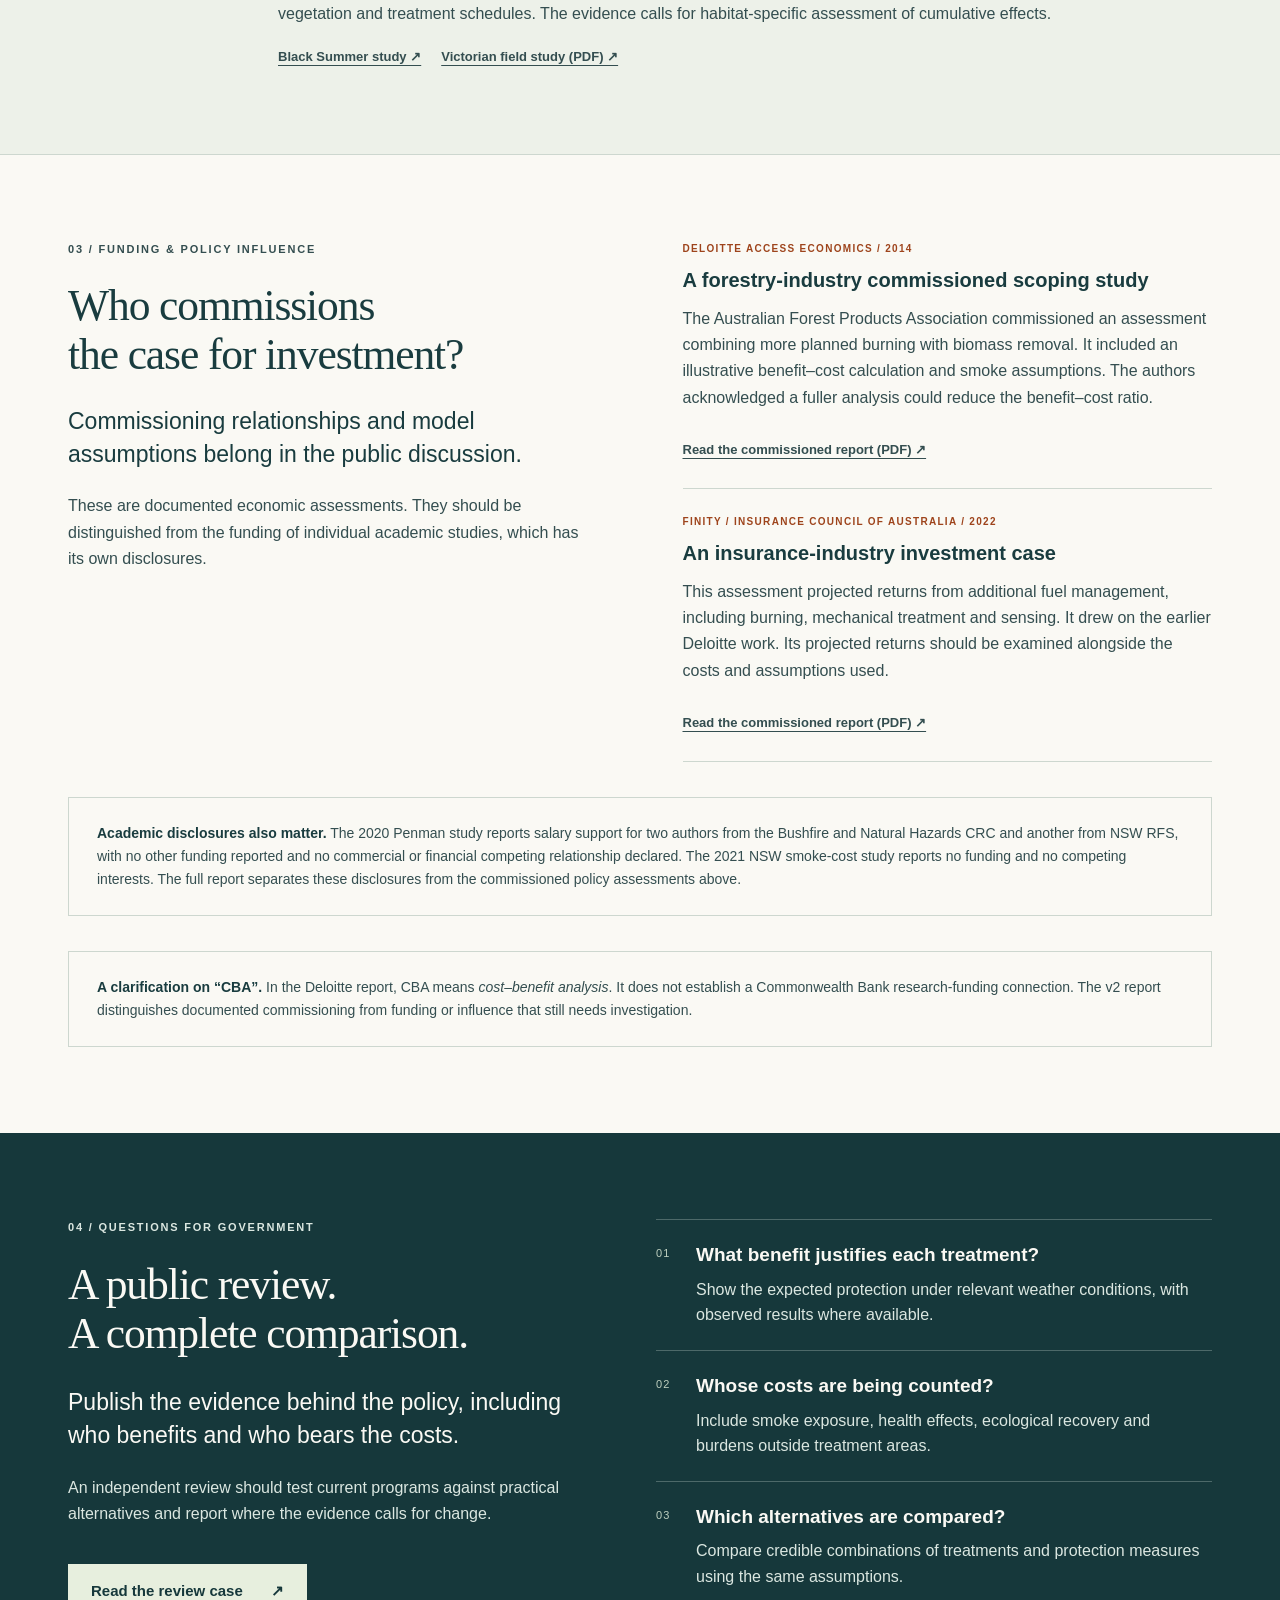
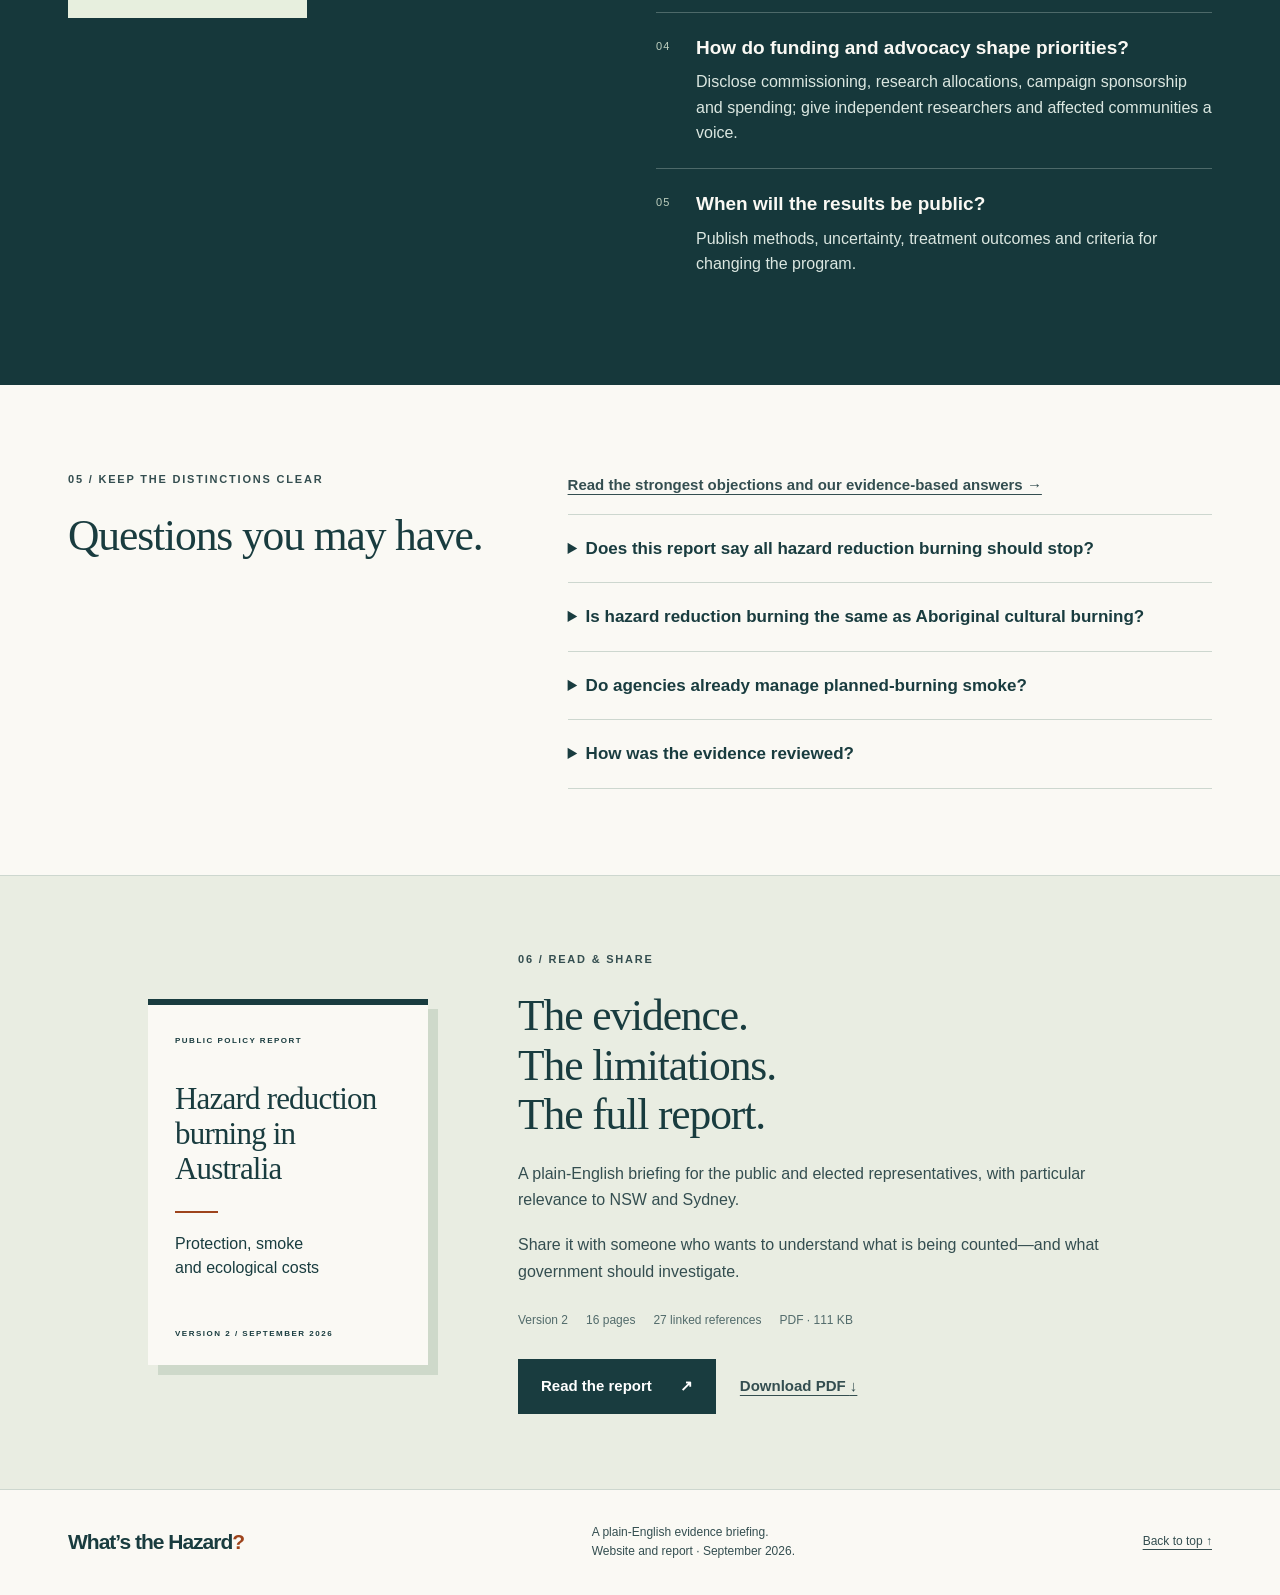
==== commit 3017b0ea: "Add research directory and further assessment questions" ====
--- a/index.html
+++ b/index.html
@@ -16,7 +16,7 @@
   <header class="header">
     <div class="wrap header-inner">
       <a class="brand" href="#top" aria-label="What’s the Hazard? home"><span class="brand-mark" aria-hidden="true"><img src="favicon.svg" alt="" width="35" height="35"></span>What’s the Hazard<span class="brand-dot" aria-hidden="true">?</span></a>
-      <nav aria-label="Main navigation"><a href="#summary">The summary</a><a href="#evidence">The evidence</a><a href="questions.html">Q&amp;A</a><a href="air-quality.html">Air quality &amp; fires</a><a class="nav-report" href="#report">Read the report <span aria-hidden="true">↗</span></a></nav>
+      <nav aria-label="Main navigation"><a href="#summary">The summary</a><a href="#evidence">The evidence</a><a href="questions.html">Q&amp;A</a><a href="research.html">Research</a><a href="air-quality.html">Air quality &amp; fires</a><a class="nav-report" href="#report">Read the report <span aria-hidden="true">↗</span></a></nav>
     </div>
   </header>
   <main id="main">
@@ -64,7 +64,7 @@
 
     <section class="evidence-section" id="evidence" aria-labelledby="evidence-title">
       <div class="wrap section">
-        <div class="section-heading heading-wide"><div><p class="eyebrow">02 / Follow the evidence</p><h2 id="evidence-title">Three findings worth reading.</h2></div><p>Each finding has a scope. Each limitation matters. The full report links 27 references.</p></div>
+        <div class="section-heading heading-wide"><div><p class="eyebrow">02 / Follow the evidence</p><h2 id="evidence-title">Three findings worth reading.</h2></div><p>Each finding has a scope. Each limitation matters. The full report links 27 references. <a href="research.html">Browse the papers, researchers and further questions →</a></p></div>
         <div class="evidence-grid">
           <article class="evidence-card">
             <div class="card-top"><span class="eyebrow">Economic modelling</span><span class="year">2020</span></div>
--- a/styles.css
+++ b/styles.css
@@ -20,3 +20,8 @@
 @media(max-width:760px){.qa-layout{grid-template-columns:1fr;gap:35px;padding-top:0}.qa-index nav{display:grid;grid-template-columns:repeat(2,minmax(0,1fr));gap:0 18px}.qa-index nav a{font-size:12px;padding:9px 0}.qa-item{padding:22px 0}.qa-item>summary{font-size:19px;gap:12px;padding-right:25px}.qa-answer{padding-left:0}.qa-case{padding:17px 19px}.qa-answer>p,.qa-answer li{font-size:16px}.qa-limit{font-size:15px}.qa-closing{padding-top:45px}}
 @media(max-width:360px){.qa-index nav{grid-template-columns:1fr}}
 @media print{.qa-layout{display:block}.qa-index{display:none}.qa-item{break-inside:auto}.qa-item>summary{font-size:15pt;break-after:avoid}.qa-answer{font-size:11pt}.qa-case{break-inside:avoid}.qa-limit{break-inside:avoid}}
+
+/* Research directory: readable citations and visible scope notes. */
+.research-layout{padding-bottom:65px}.research-section{padding:0 0 48px;scroll-margin-top:24px}.research-section>h2{font-size:35px;margin-bottom:22px;letter-spacing:-.6px}.research-section>.eyebrow{margin-bottom:13px}.research-section>p{font-size:16px}.research-entry{border-top:1px solid var(--line);padding:24px 0}.research-entry>.eyebrow{color:var(--accent);font-size:10px;letter-spacing:1.1px;margin-bottom:12px}.research-entry h3{font-size:18px;line-height:1.5;font-weight:600;margin-bottom:13px;overflow-wrap:anywhere}.research-entry>p:not(.eyebrow){font-size:16px;margin-bottom:12px}.research-limit{color:var(--muted);line-height:1.6}.research-limit strong{color:var(--ink)}.research-entry .source-pair{gap:8px 20px;font-size:13px}.research-angles{padding-left:23px;margin:28px 0 0}.research-angles li{padding:0 0 18px 8px}.research-angles li::marker{color:var(--accent);font-size:13px;font-weight:700}.research-angles h3{font-size:19px}.research-angles p{font-size:16px;margin:0}.research-angles a{font-size:14px;font-weight:600}.research-people{display:grid;grid-template-columns:repeat(2,minmax(0,1fr));gap:0 25px;margin:26px 0}.research-people article{border-top:1px solid var(--line);padding:22px 0}.research-people h3{font-size:19px}.research-people p{font-size:15px;margin:0}.header-inner>nav{min-width:0}
+@media(max-width:760px){.research-layout{padding-bottom:45px}.research-section{padding-bottom:32px}.research-section>h2{font-size:31px}.research-entry h3{font-size:17px}.research-people{grid-template-columns:1fr}.research-angles li{padding-left:2px}.research-entry .source-pair{font-size:13px}}
+@media print{.research-layout{padding-bottom:0}.research-section{padding-bottom:22px}.research-section h2{font-size:20pt}.research-entry{break-inside:avoid;padding:15px 0}.research-entry h3{font-size:12pt}.research-entry>p:not(.eyebrow){font-size:10pt}.research-entry h3 a:after{content:' (' attr(href) ')';font-size:8pt;font-weight:400}.research-people{display:block}}
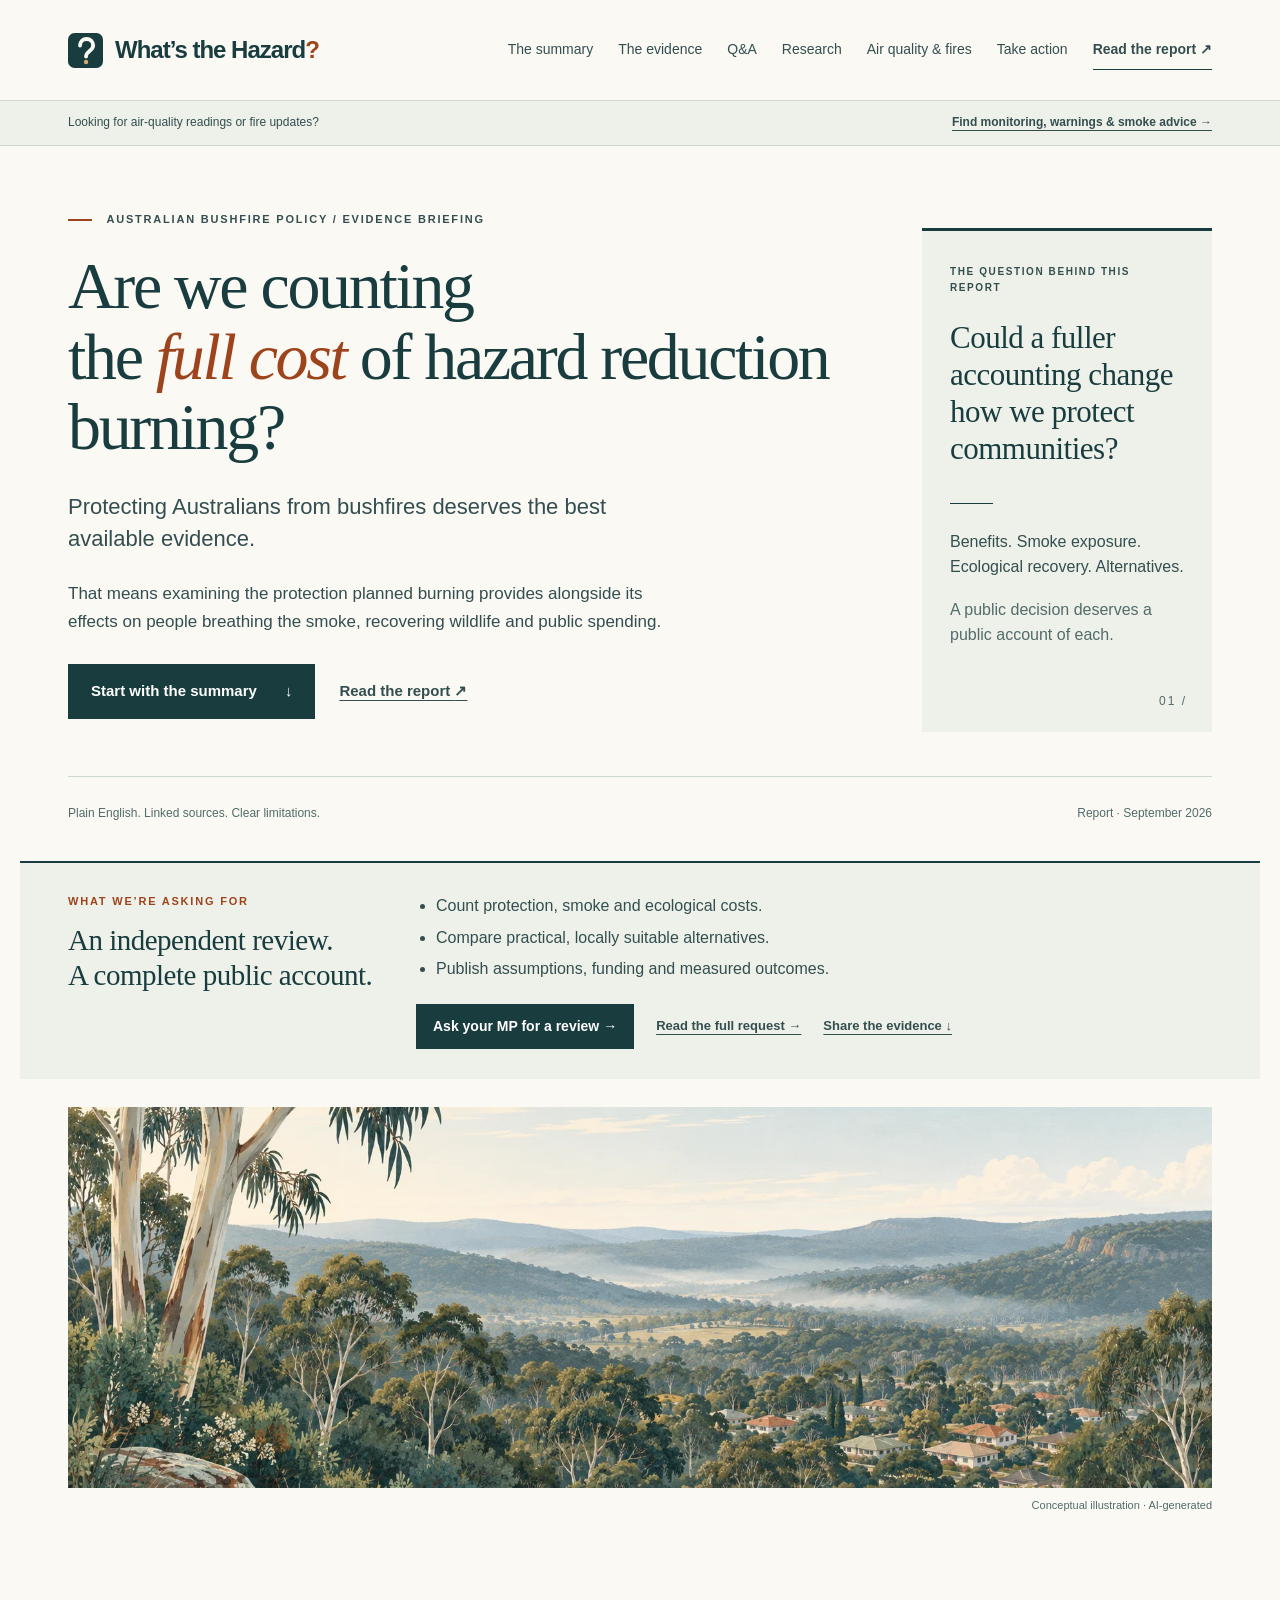
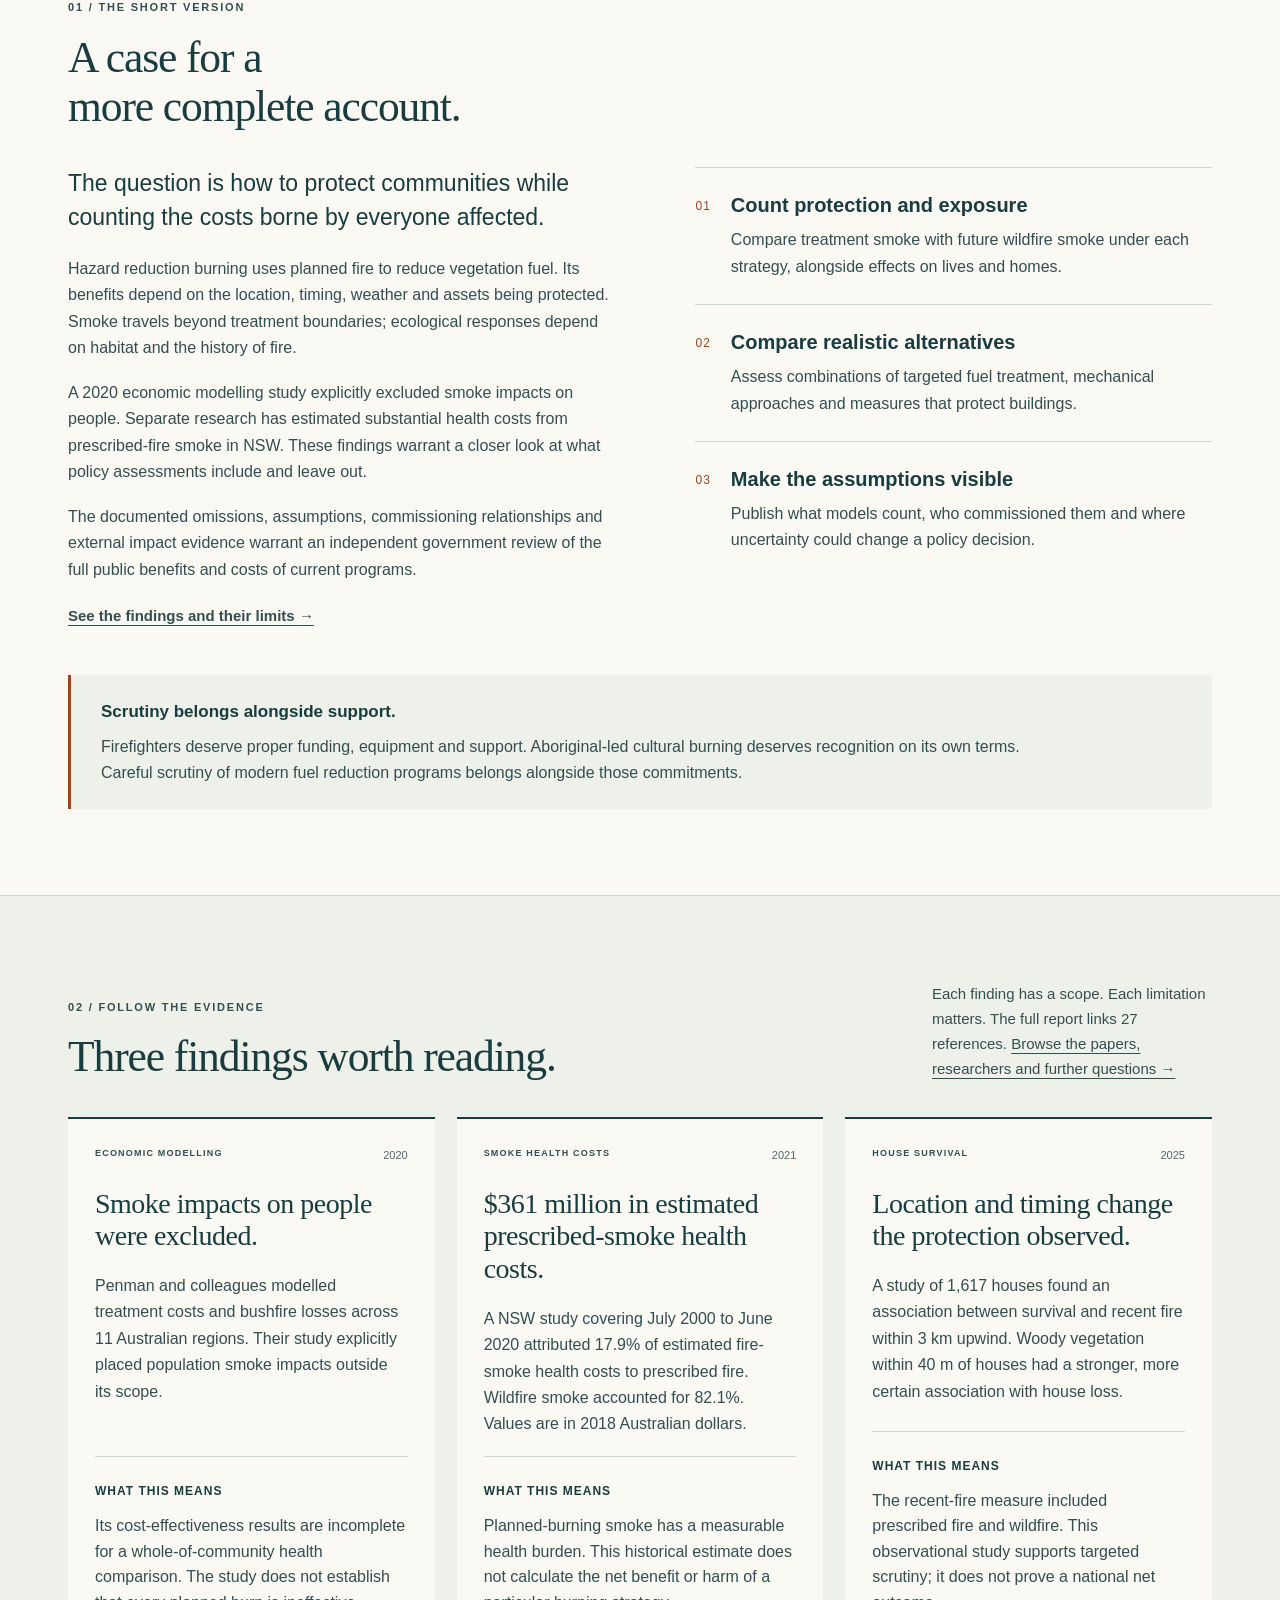
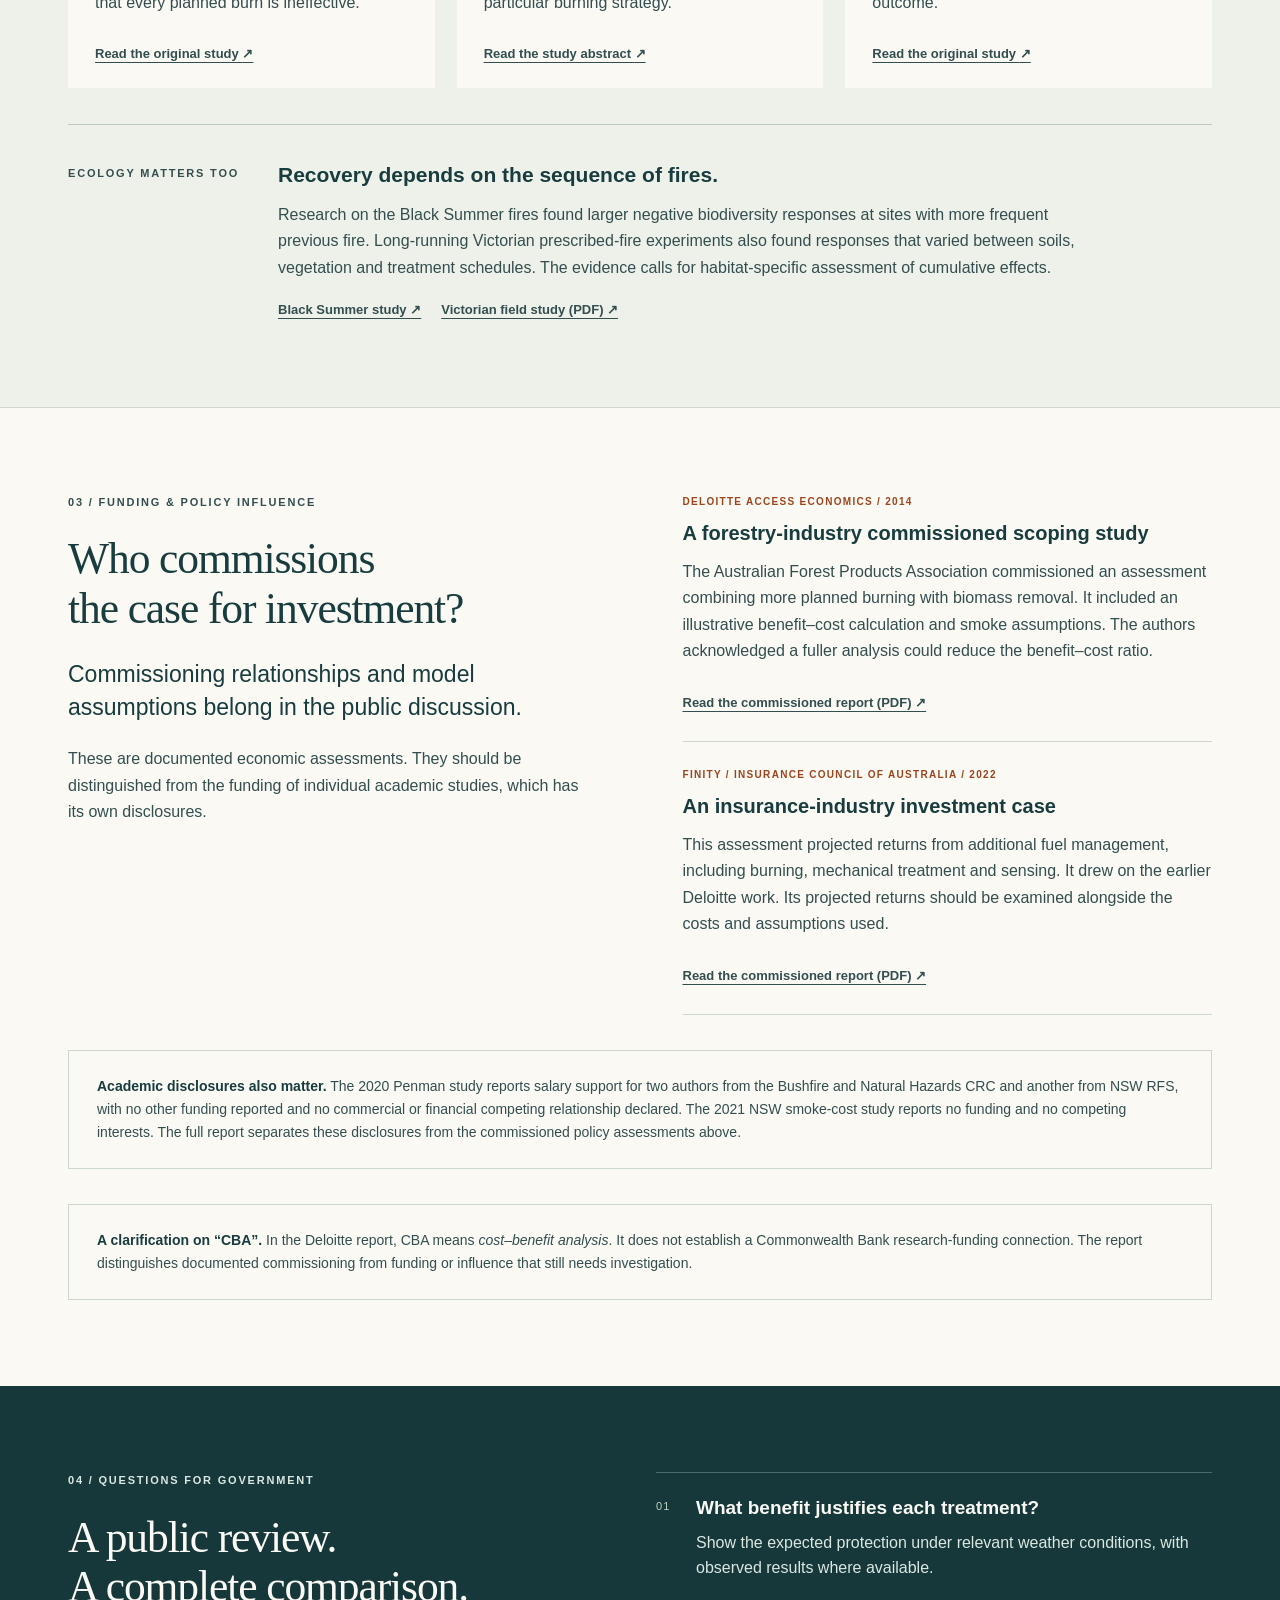
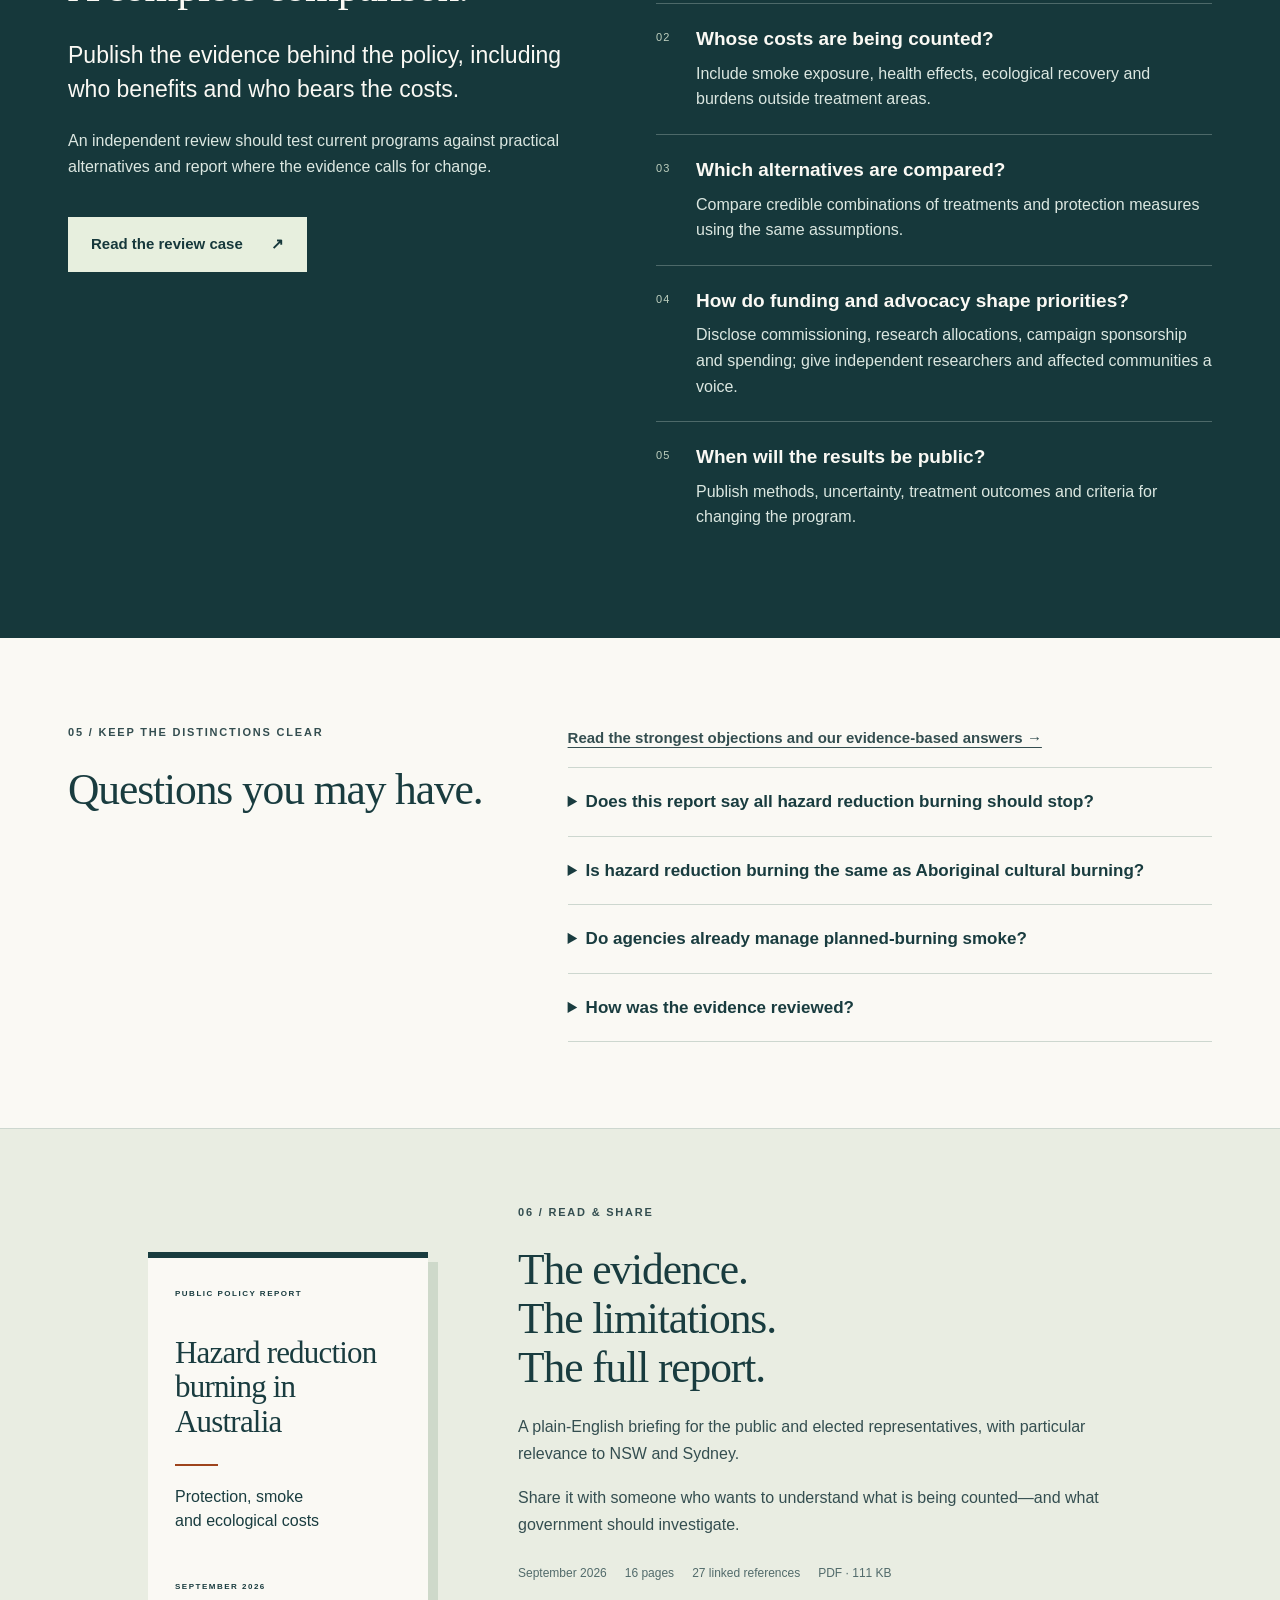
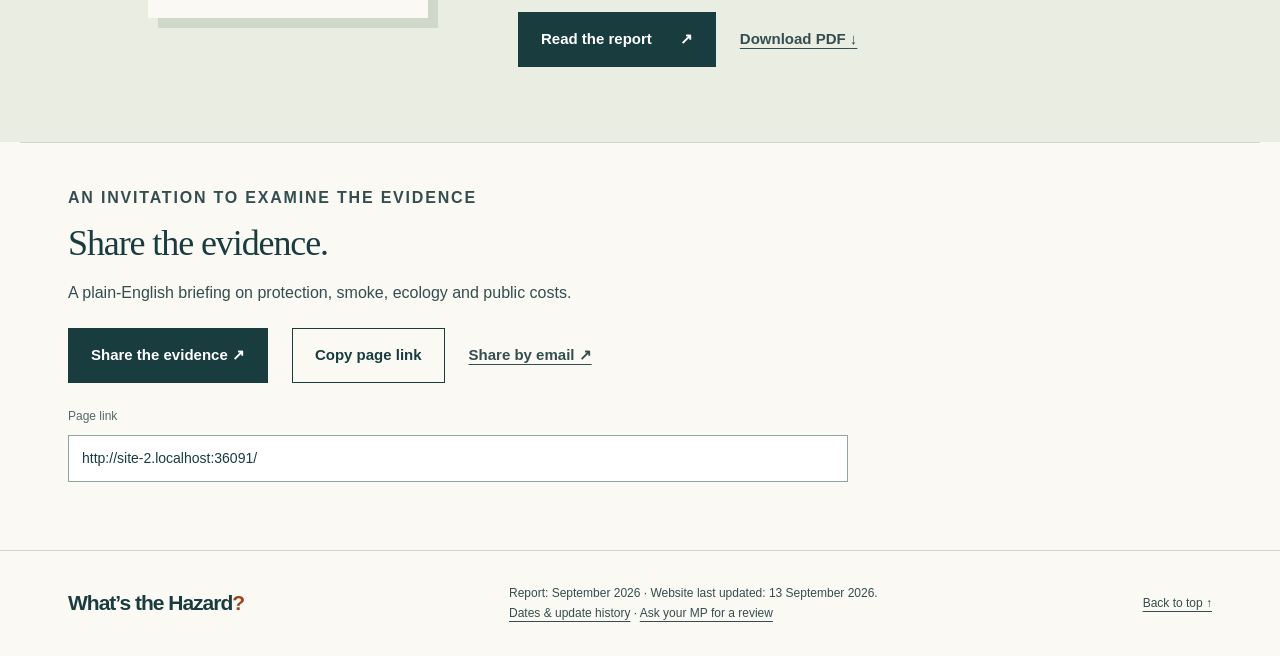
==== commit 70a7d96f: "Add review request, MP tools and sharing; clean report naming" ====
--- a/index.html
+++ b/index.html
@@ -10,13 +10,14 @@
   <link rel="icon" href="favicon.svg" type="image/svg+xml">
   <link rel="apple-touch-icon" href="assets/apple-touch-icon.png">
   <link rel="stylesheet" href="styles.css">
+  <script src="site.js" defer></script>
 </head>
 <body>
   <a class="skip" href="#main">Skip to content</a>
   <header class="header">
     <div class="wrap header-inner">
       <a class="brand" href="#top" aria-label="What’s the Hazard? home"><span class="brand-mark" aria-hidden="true"><img src="favicon.svg" alt="" width="35" height="35"></span>What’s the Hazard<span class="brand-dot" aria-hidden="true">?</span></a>
-      <nav aria-label="Main navigation"><a href="#summary">The summary</a><a href="#evidence">The evidence</a><a href="questions.html">Q&amp;A</a><a href="research.html">Research</a><a href="air-quality.html">Air quality &amp; fires</a><a class="nav-report" href="#report">Read the report <span aria-hidden="true">↗</span></a></nav>
+      <nav aria-label="Main navigation"><a href="#summary">The summary</a><a href="#evidence">The evidence</a><a href="questions.html">Q&amp;A</a><a href="research.html">Research</a><a href="air-quality.html">Air quality &amp; fires</a><a href="act.html">Take action</a><a class="nav-report" href="#report">Read the report <span aria-hidden="true">↗</span></a></nav>
     </div>
   </header>
   <main id="main">
@@ -28,7 +29,7 @@
           <h1 id="hero-title">Are we counting<br class="desktop-break"> the <em>full cost</em> of hazard reduction burning?</h1>
           <p class="hero-lead">Protecting Australians from bushfires deserves the best available evidence.</p>
           <p class="hero-body">That means examining the protection planned burning provides alongside its effects on people breathing the smoke, recovering wildlife and public spending.</p>
-          <div class="actions"><a class="button" href="#summary">Start with the summary <span aria-hidden="true">↓</span></a><a class="text-link" href="reports/hazard-reduction-burning-v2.pdf">Read the v2 report <span aria-hidden="true">↗</span></a></div>
+          <div class="actions"><a class="button" href="#summary">Start with the summary <span aria-hidden="true">↓</span></a><a class="text-link" href="reports/hazard-reduction-burning.pdf">Read the report <span aria-hidden="true">↗</span></a></div>
         </div>
         <aside class="hero-note" aria-label="The central question">
           <p class="eyebrow">The question behind this report</p>
@@ -39,7 +40,8 @@
           <span class="note-number" aria-hidden="true">01 /</span>
         </aside>
       </div>
-      <div class="wrap hero-bottom"><span>Plain English. Linked sources. Clear limitations.</span><span>Report v2 <span aria-hidden="true">·</span> September 2026</span></div>
+      <div class="wrap hero-bottom"><span>Plain English. Linked sources. Clear limitations.</span><span>Report <span aria-hidden="true">·</span> September 2026</span></div>
+      <section class="wrap request-banner" id="our-request" aria-labelledby="request-title"><div><p class="eyebrow">What we’re asking for</p><h2 id="request-title">An independent review.<br>A complete public account.</h2></div><div><ul><li>Count protection, smoke and ecological costs.</li><li>Compare practical, locally suitable alternatives.</li><li>Publish assumptions, funding and measured outcomes.</li></ul><div class="actions"><a class="button" href="act.html#find-your-mp">Ask your MP for a review →</a><a class="text-link" href="act.html#full-request">Read the full request →</a><a class="text-link" href="#share">Share the evidence ↓</a></div></div></section>
       <figure class="wrap landscape-figure"><img src="assets/bushland-illustration.webp" alt="Conceptual illustration of eucalyptus bushland, houses at the forest edge and haze across distant hills." width="1774" height="887" decoding="async"><figcaption>Conceptual illustration · AI-generated</figcaption></figure>
     </section>
 
@@ -101,12 +103,12 @@
         </div>
       </div>
       <div class="clarification"><strong>Academic disclosures also matter.</strong> The 2020 Penman study reports salary support for two authors from the Bushfire and Natural Hazards CRC and another from NSW RFS, with no other funding reported and no commercial or financial competing relationship declared. The 2021 NSW smoke-cost study reports no funding and no competing interests. The full report separates these disclosures from the commissioned policy assessments above.</div>
-      <div class="clarification"><strong>A clarification on “CBA”.</strong> In the Deloitte report, CBA means <em>cost–benefit analysis</em>. It does not establish a Commonwealth Bank research-funding connection. The v2 report distinguishes documented commissioning from funding or influence that still needs investigation.</div>
+      <div class="clarification"><strong>A clarification on “CBA”.</strong> In the Deloitte report, CBA means <em>cost–benefit analysis</em>. It does not establish a Commonwealth Bank research-funding connection. The report distinguishes documented commissioning from funding or influence that still needs investigation.</div>
     </section>
 
     <section class="questions-section" id="questions" aria-labelledby="questions-title">
       <div class="wrap section questions-grid">
-        <div><p class="eyebrow">04 / Questions for government</p><h2 id="questions-title">A public review.<br>A complete comparison.</h2><p class="large-text">Publish the evidence behind the policy, including who benefits and who bears the costs.</p><p>An independent review should test current programs against practical alternatives and report where the evidence calls for change.</p><a class="button button-light" href="reports/hazard-reduction-burning-v2.pdf">Read the review case <span aria-hidden="true">↗</span></a></div>
+        <div><p class="eyebrow">04 / Questions for government</p><h2 id="questions-title">A public review.<br>A complete comparison.</h2><p class="large-text">Publish the evidence behind the policy, including who benefits and who bears the costs.</p><p>An independent review should test current programs against practical alternatives and report where the evidence calls for change.</p><a class="button button-light" href="reports/hazard-reduction-burning.pdf">Read the review case <span aria-hidden="true">↗</span></a></div>
         <ol class="questions-list">
           <li><h3>What benefit justifies each treatment?</h3><p>Show the expected protection under relevant weather conditions, with observed results where available.</p></li>
           <li><h3>Whose costs are being counted?</h3><p>Include smoke exposure, health effects, ecological recovery and burdens outside treatment areas.</p></li>
@@ -129,11 +131,11 @@
 
     <section class="report-section" id="report" aria-labelledby="report-title">
       <div class="wrap report-grid">
-        <div class="report-cover" aria-hidden="true"><span>PUBLIC POLICY REPORT</span><div>Hazard reduction<br>burning in<br>Australia<span class="cover-line"></span></div><p>Protection, smoke<br>and ecological costs</p><span>VERSION 2 / SEPTEMBER 2026</span></div>
-        <div><p class="eyebrow">06 / Read &amp; share</p><h2 id="report-title">The evidence.<br>The limitations.<br>The full report.</h2><p>A plain-English briefing for the public and elected representatives, with particular relevance to NSW and Sydney.</p><p>Share it with someone who wants to understand what is being counted—and what government should investigate.</p><div class="report-meta"><span>Version 2</span><span>16 pages</span><span>27 linked references</span><span>PDF · 111 KB</span></div><div class="actions"><a class="button" href="reports/hazard-reduction-burning-v2.pdf">Read the report <span aria-hidden="true">↗</span></a><a class="text-link" href="reports/hazard-reduction-burning-v2.pdf" download>Download PDF <span aria-hidden="true">↓</span></a></div></div>
+        <div class="report-cover" aria-hidden="true"><span>PUBLIC POLICY REPORT</span><div>Hazard reduction<br>burning in<br>Australia<span class="cover-line"></span></div><p>Protection, smoke<br>and ecological costs</p><span>SEPTEMBER 2026</span></div>
+        <div><p class="eyebrow">06 / Read &amp; share</p><h2 id="report-title">The evidence.<br>The limitations.<br>The full report.</h2><p>A plain-English briefing for the public and elected representatives, with particular relevance to NSW and Sydney.</p><p>Share it with someone who wants to understand what is being counted—and what government should investigate.</p><div class="report-meta"><span>September 2026</span><span>16 pages</span><span>27 linked references</span><span>PDF · 111 KB</span></div><div class="actions"><a class="button" href="reports/hazard-reduction-burning.pdf">Read the report <span aria-hidden="true">↗</span></a><a class="text-link" href="reports/hazard-reduction-burning.pdf" download>Download PDF <span aria-hidden="true">↓</span></a></div></div>
       </div>
     </section>
   </main>
-  <footer class="footer"><div class="wrap footer-inner"><a class="brand" href="#top">What’s the Hazard<span class="brand-dot" aria-hidden="true">?</span></a><p>A plain-English evidence briefing.<br>Website and report · September 2026.</p><a href="#top">Back to top ↑</a></div></footer>
+  <section class="wrap share-section" id="share" aria-labelledby="share-title"><p class="eyebrow">An invitation to examine the evidence</p><h2 id="share-title">Share the evidence.</h2><p>A plain-English briefing on protection, smoke, ecology and public costs.</p><div class="actions"><button class="button" type="button" data-share hidden>Share the evidence ↗</button><button class="button button-outline" type="button" data-copy-link hidden>Copy page link</button><a class="text-link" data-share-email href="mailto:?subject=What%E2%80%99s%20the%20Hazard%3F%20%E2%80%94%20read%20the%20evidence&amp;body=A%20plain-English%20briefing%20on%20hazard%20reduction%20burning%3A%20protection%2C%20smoke%2C%20ecology%20and%20public%20costs.%0A%0Ahttps%3A%2F%2Fjollyonair.github.io%2Fwhatsthehazard%2F">Share by email ↗</a></div><label class="share-link-label" for="share-url">Page link</label><input class="share-url" id="share-url" data-share-url type="url" value="https://jollyonair.github.io/whatsthehazard/" readonly><p class="action-status" id="share-status" role="status" aria-live="polite"></p></section><footer class="footer"><div class="wrap footer-inner"><a class="brand" href="index.html">What’s the Hazard<span class="brand-dot" aria-hidden="true">?</span></a><p>Report: September 2026 · Website last updated: <time datetime="2026-09-13">13 September 2026</time>.<br><a href="updates.html">Dates &amp; update history</a> · <a href="act.html">Ask your MP for a review</a></p><a href="#top">Back to top ↑</a></div></footer>
 </body>
 </html>
--- a/styles.css
+++ b/styles.css
@@ -25,3 +25,9 @@
 .research-layout{padding-bottom:65px}.research-section{padding:0 0 48px;scroll-margin-top:24px}.research-section>h2{font-size:35px;margin-bottom:22px;letter-spacing:-.6px}.research-section>.eyebrow{margin-bottom:13px}.research-section>p{font-size:16px}.research-entry{border-top:1px solid var(--line);padding:24px 0}.research-entry>.eyebrow{color:var(--accent);font-size:10px;letter-spacing:1.1px;margin-bottom:12px}.research-entry h3{font-size:18px;line-height:1.5;font-weight:600;margin-bottom:13px;overflow-wrap:anywhere}.research-entry>p:not(.eyebrow){font-size:16px;margin-bottom:12px}.research-limit{color:var(--muted);line-height:1.6}.research-limit strong{color:var(--ink)}.research-entry .source-pair{gap:8px 20px;font-size:13px}.research-angles{padding-left:23px;margin:28px 0 0}.research-angles li{padding:0 0 18px 8px}.research-angles li::marker{color:var(--accent);font-size:13px;font-weight:700}.research-angles h3{font-size:19px}.research-angles p{font-size:16px;margin:0}.research-angles a{font-size:14px;font-weight:600}.research-people{display:grid;grid-template-columns:repeat(2,minmax(0,1fr));gap:0 25px;margin:26px 0}.research-people article{border-top:1px solid var(--line);padding:22px 0}.research-people h3{font-size:19px}.research-people p{font-size:15px;margin:0}.header-inner>nav{min-width:0}
 @media(max-width:760px){.research-layout{padding-bottom:45px}.research-section{padding-bottom:32px}.research-section>h2{font-size:31px}.research-entry h3{font-size:17px}.research-people{grid-template-columns:1fr}.research-angles li{padding-left:2px}.research-entry .source-pair{font-size:13px}}
 @media print{.research-layout{padding-bottom:0}.research-section{padding-bottom:22px}.research-section h2{font-size:20pt}.research-entry{break-inside:avoid;padding:15px 0}.research-entry h3{font-size:12pt}.research-entry>p:not(.eyebrow){font-size:10pt}.research-entry h3 a:after{content:' (' attr(href) ')';font-size:8pt;font-weight:400}.research-people{display:block}}
+
+/* Public request and optional sharing/email controls. */
+[hidden]{display:none!important}.request-banner{display:grid;grid-template-columns:310px minmax(0,1fr);gap:38px;background:var(--pale);border-top:2px solid var(--ink);padding-top:30px;padding-bottom:30px;margin-top:15px;margin-bottom:28px}.request-banner .eyebrow{margin-bottom:12px;color:var(--accent)}.request-banner h2{font-size:29px;line-height:1.2;letter-spacing:-.5px}.request-banner ul{margin:0;padding-left:20px;font-size:16px}.request-banner li{margin-bottom:5px}.request-banner .actions{gap:12px 22px;margin-top:21px}.request-banner .button{font-size:14px;padding:11px 16px}.request-banner .text-link{font-size:13px}.action-content{max-width:1000px}.action-content>h2{margin-bottom:25px}.action-content>p{max-width:830px}.action-content .full-request{margin-bottom:25px}.mp-card{background:var(--paper);border-top:2px solid var(--ink);padding:25px;margin-top:28px}.mp-card h3{font-size:22px;margin-bottom:15px}.mp-card>p{font-size:16px}.mp-card .mp-note{font-size:14px;color:var(--muted);margin:18px 0 0}.mp-state-links{display:grid;grid-template-columns:repeat(2,minmax(0,1fr));gap:10px 28px;font-size:16px;font-weight:600}.email-editor{border-top:2px solid var(--ink);padding-top:26px}.email-editor label{display:block;font-size:16px;font-weight:600;color:var(--ink);margin-bottom:10px}.email-editor label span{font-size:13px;font-weight:400;color:var(--muted)}.email-editor input,.email-editor textarea,.share-url{display:block;width:100%;max-width:100%;min-width:0;padding:13px 14px;border:1px solid #8fa6a0;background:var(--white);font:inherit;color:var(--ink);border-radius:0}.email-editor input{margin-bottom:24px}.email-editor textarea{font-size:16px;line-height:1.65;resize:vertical;min-height:300px}.email-editor input:focus-visible,.email-editor textarea:focus-visible,.share-url:focus-visible{outline:3px solid var(--accent);outline-offset:3px}button.button{font-family:inherit;cursor:pointer}button.button:disabled{opacity:.65;cursor:wait}.button-outline{background:transparent;color:var(--ink)}.button-outline:hover{background:var(--pale);color:var(--ink)}.share-section{border-top:1px solid var(--line);padding-top:42px;padding-bottom:32px}.share-section h2{font-size:36px;margin-bottom:16px}.share-section>.eyebrow{margin-bottom:13px}.share-section>p{font-size:16px}.share-section .actions{margin-top:22px;gap:12px 24px}.share-link-label{display:block;font-size:12px;color:var(--muted);margin:24px 0 8px}.share-url{max-width:780px;font-size:14px;padding:11px 13px}.action-status{font-size:14px;min-height:23px;color:var(--ink);margin:13px 0 0}.date-list{margin:28px 0 45px}.date-list>div{display:grid;grid-template-columns:240px minmax(0,1fr);gap:30px;border-top:1px solid var(--line);padding:20px 0}.date-list dt{font-weight:600;color:var(--ink)}.date-list dd{margin:0;font-size:16px}
+@media(max-width:1000px){.request-banner{grid-template-columns:260px minmax(0,1fr);gap:25px}.request-banner h2{font-size:26px}}
+@media(max-width:760px){.request-banner{grid-template-columns:1fr;gap:20px;padding-top:25px;padding-bottom:25px;margin-top:6px}.request-banner h2{font-size:28px}.request-banner .actions{gap:16px 22px}.request-banner .text-link{font-size:14px}.action-content{padding-top:45px;padding-bottom:45px}.mp-card{padding:22px}.mp-state-links{grid-template-columns:1fr;gap:13px}.email-editor label span{display:block;margin-top:4px}.share-section{padding-top:33px;padding-bottom:25px}.share-section h2{font-size:32px}.share-section .actions{gap:16px}.date-list>div{grid-template-columns:1fr;gap:8px}.email-editor input,.email-editor textarea{font-size:16px}.share-url{font-size:13px}}
+@media print{.request-banner{display:block;background:white}.request-banner h2{font-size:20pt}.share-section,.email-editor .actions{display:none}.date-list>div{display:block}.mp-state-links{display:block}.mp-state-links a{display:block}.email-editor textarea{min-height:0}}
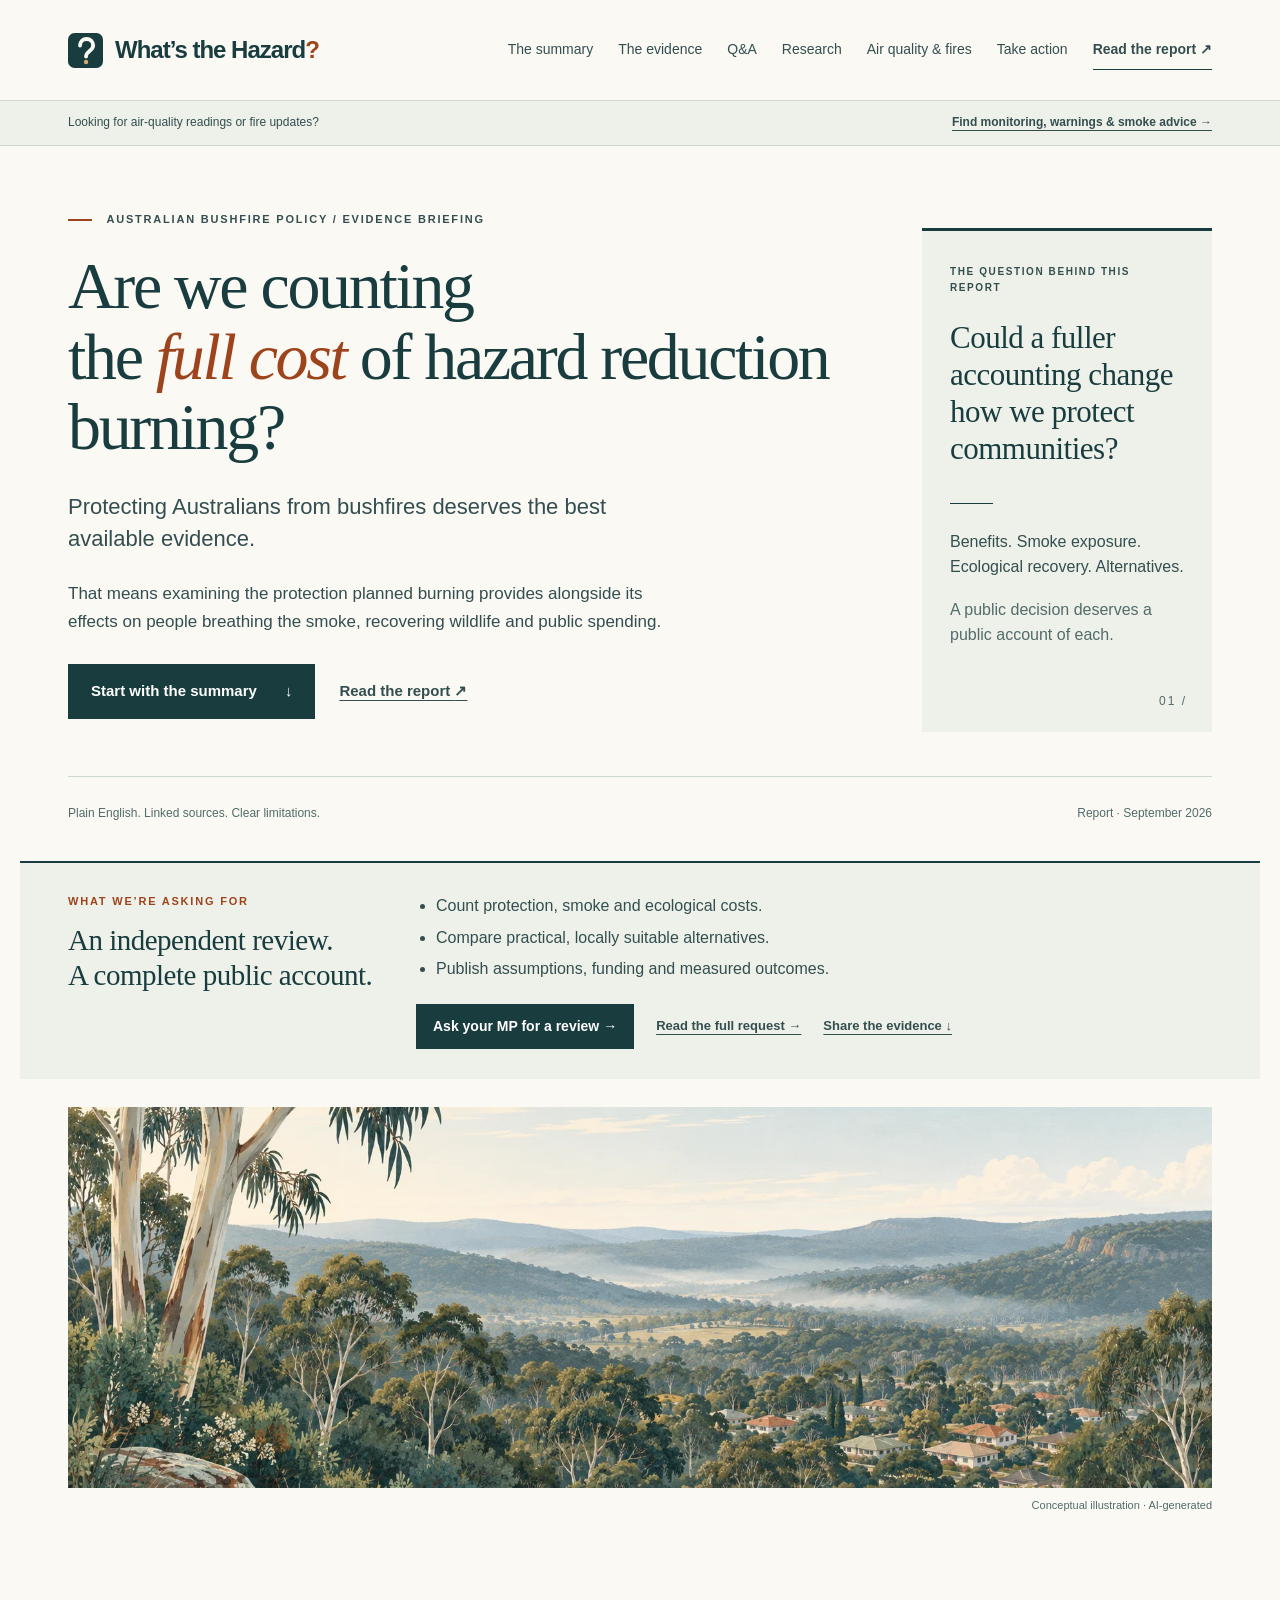
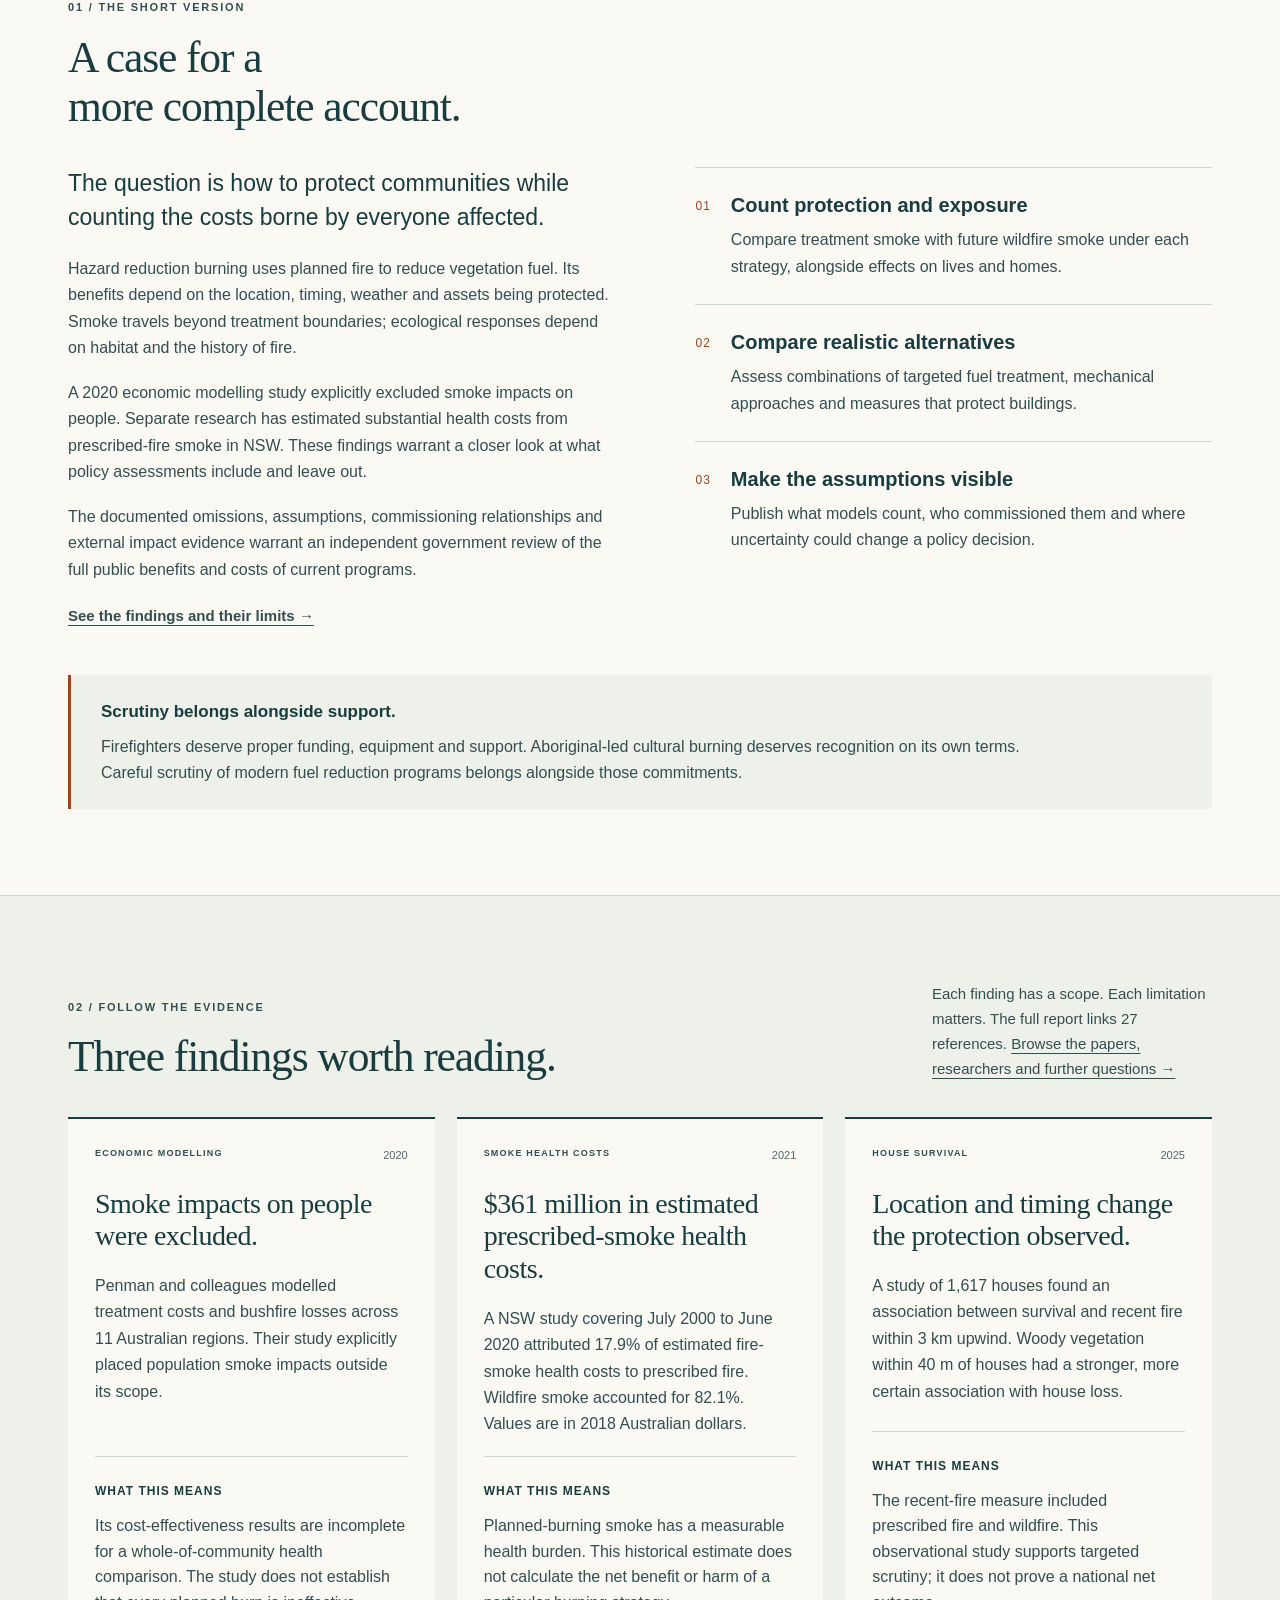
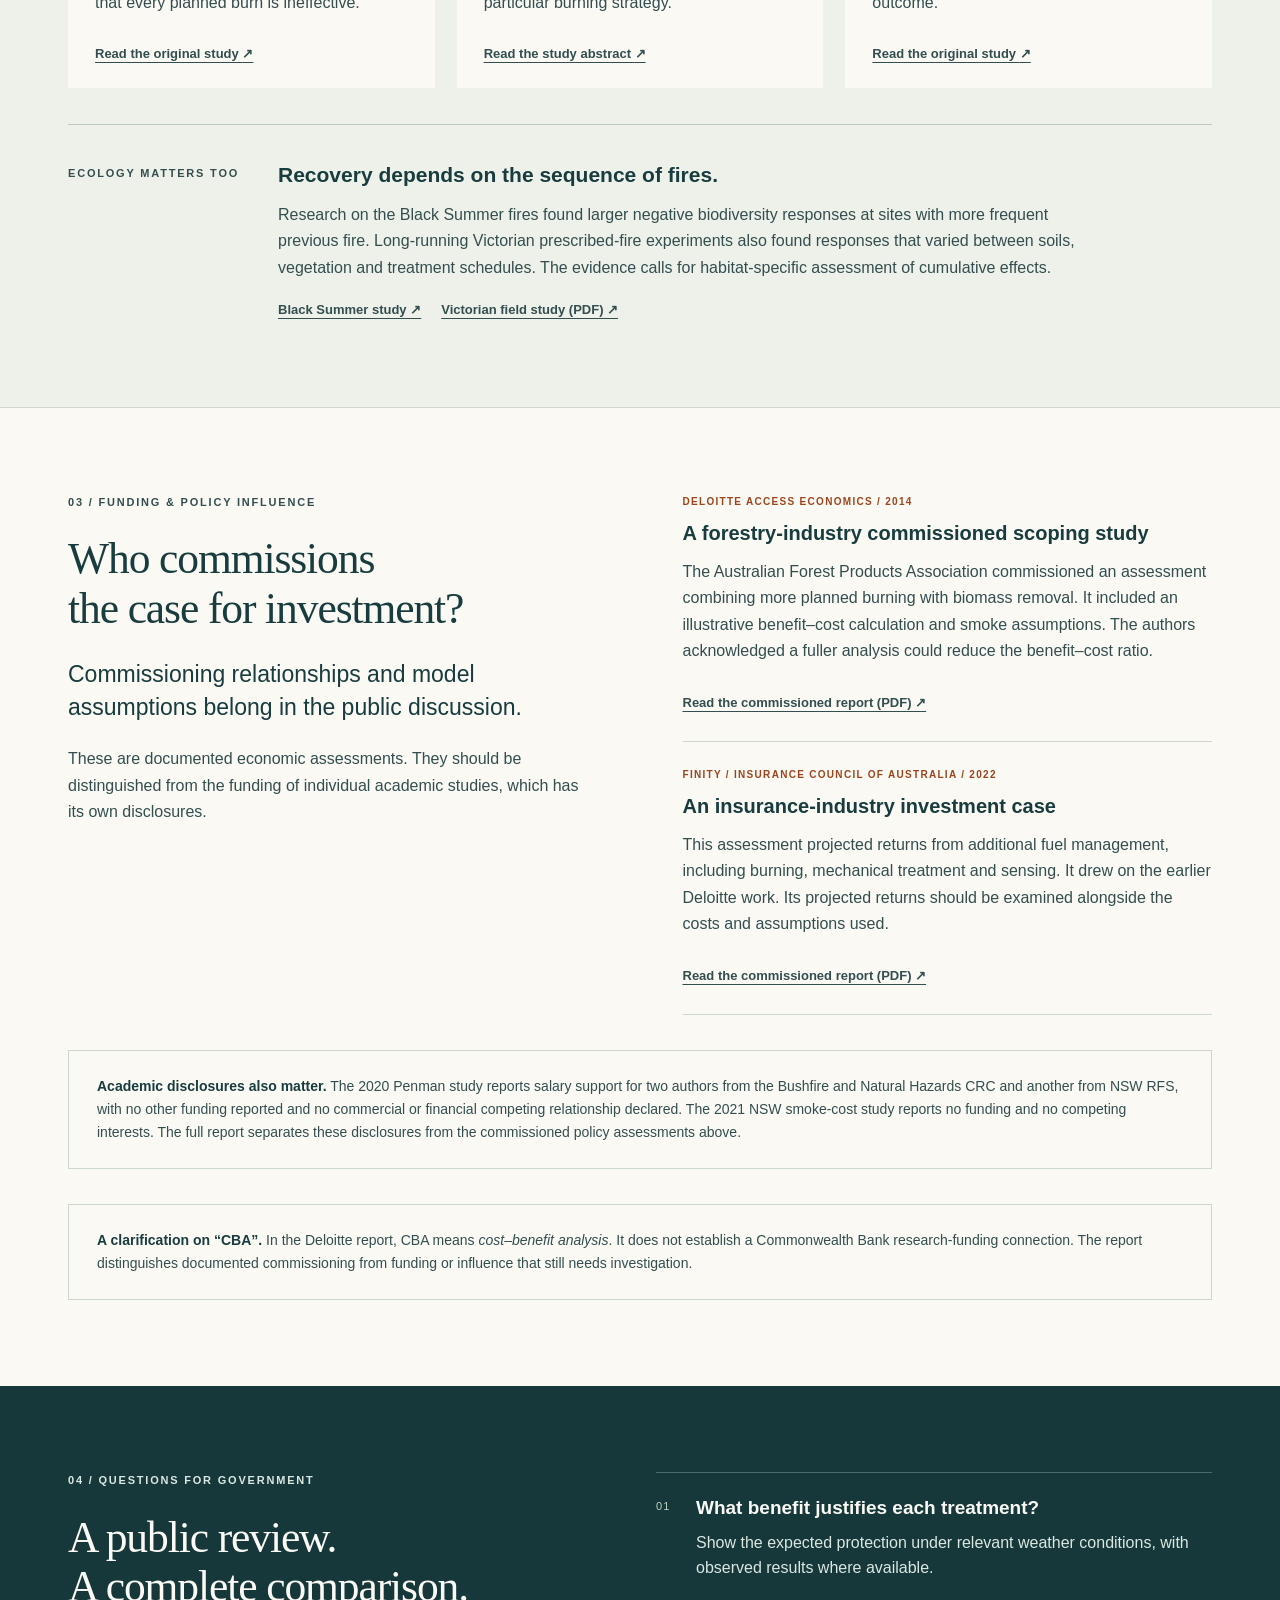
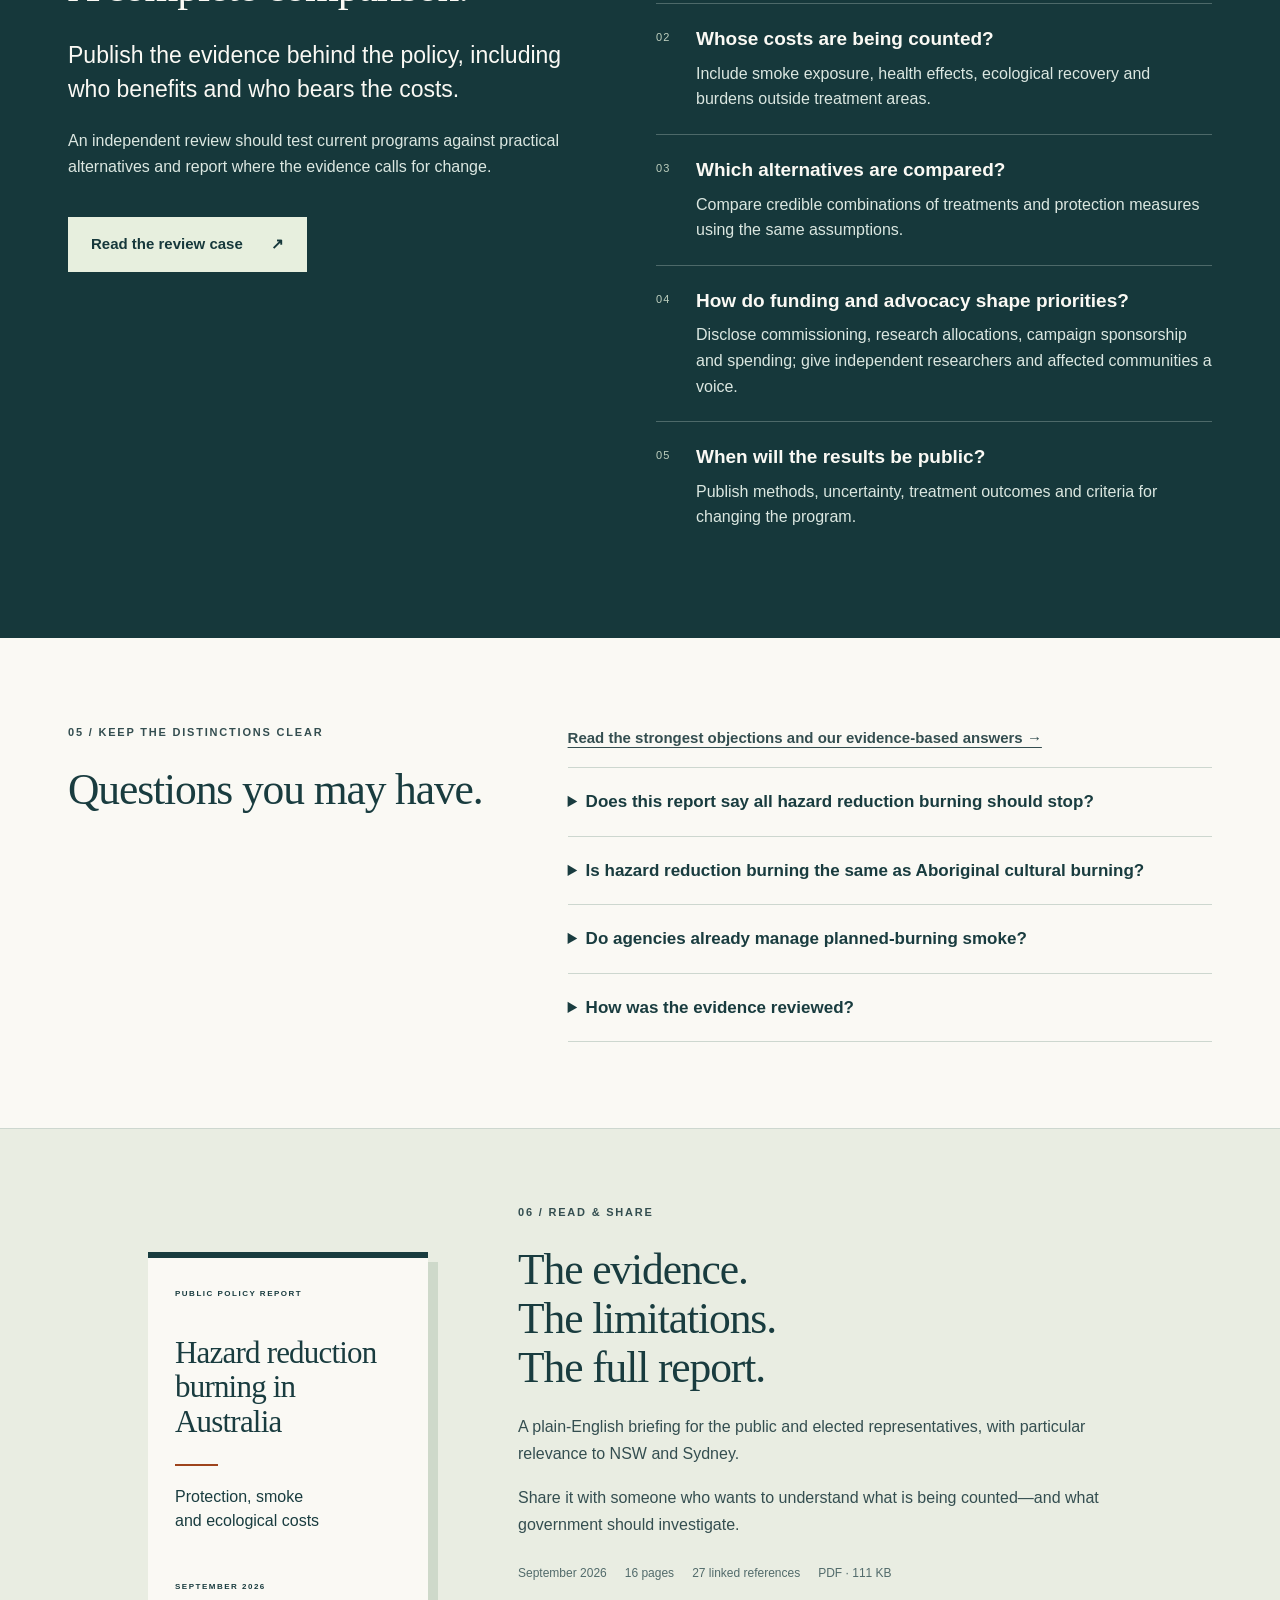
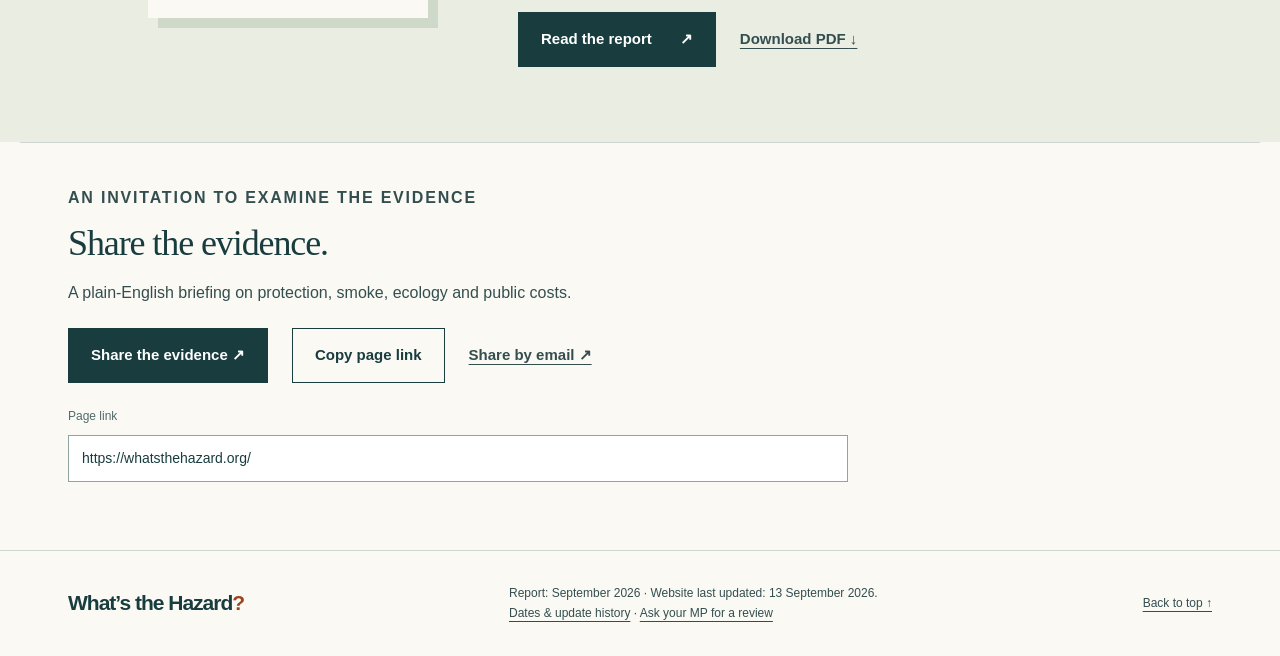
==== commit c772eba7: "Use whatsthehazard.org as the website domain" ====
--- a/index.html
+++ b/index.html
@@ -11,6 +11,8 @@
   <link rel="apple-touch-icon" href="assets/apple-touch-icon.png">
   <link rel="stylesheet" href="styles.css">
   <script src="site.js" defer></script>
+  <link rel="canonical" href="https://whatsthehazard.org/">
+  <meta property="og:url" content="https://whatsthehazard.org/">
 </head>
 <body>
   <a class="skip" href="#main">Skip to content</a>
@@ -136,6 +138,6 @@
       </div>
     </section>
   </main>
-  <section class="wrap share-section" id="share" aria-labelledby="share-title"><p class="eyebrow">An invitation to examine the evidence</p><h2 id="share-title">Share the evidence.</h2><p>A plain-English briefing on protection, smoke, ecology and public costs.</p><div class="actions"><button class="button" type="button" data-share hidden>Share the evidence ↗</button><button class="button button-outline" type="button" data-copy-link hidden>Copy page link</button><a class="text-link" data-share-email href="mailto:?subject=What%E2%80%99s%20the%20Hazard%3F%20%E2%80%94%20read%20the%20evidence&amp;body=A%20plain-English%20briefing%20on%20hazard%20reduction%20burning%3A%20protection%2C%20smoke%2C%20ecology%20and%20public%20costs.%0A%0Ahttps%3A%2F%2Fjollyonair.github.io%2Fwhatsthehazard%2F">Share by email ↗</a></div><label class="share-link-label" for="share-url">Page link</label><input class="share-url" id="share-url" data-share-url type="url" value="https://jollyonair.github.io/whatsthehazard/" readonly><p class="action-status" id="share-status" role="status" aria-live="polite"></p></section><footer class="footer"><div class="wrap footer-inner"><a class="brand" href="index.html">What’s the Hazard<span class="brand-dot" aria-hidden="true">?</span></a><p>Report: September 2026 · Website last updated: <time datetime="2026-09-13">13 September 2026</time>.<br><a href="updates.html">Dates &amp; update history</a> · <a href="act.html">Ask your MP for a review</a></p><a href="#top">Back to top ↑</a></div></footer>
+  <section class="wrap share-section" id="share" aria-labelledby="share-title"><p class="eyebrow">An invitation to examine the evidence</p><h2 id="share-title">Share the evidence.</h2><p>A plain-English briefing on protection, smoke, ecology and public costs.</p><div class="actions"><button class="button" type="button" data-share hidden>Share the evidence ↗</button><button class="button button-outline" type="button" data-copy-link hidden>Copy page link</button><a class="text-link" data-share-email href="mailto:?subject=What%E2%80%99s%20the%20Hazard%3F%20%E2%80%94%20read%20the%20evidence&amp;body=A%20plain-English%20briefing%20on%20hazard%20reduction%20burning%3A%20protection%2C%20smoke%2C%20ecology%20and%20public%20costs.%0A%0Ahttps%3A%2F%2Fwhatsthehazard.org%2F">Share by email ↗</a></div><label class="share-link-label" for="share-url">Page link</label><input class="share-url" id="share-url" data-share-url type="url" value="https://whatsthehazard.org/" readonly><p class="action-status" id="share-status" role="status" aria-live="polite"></p></section><footer class="footer"><div class="wrap footer-inner"><a class="brand" href="index.html">What’s the Hazard<span class="brand-dot" aria-hidden="true">?</span></a><p>Report: September 2026 · Website last updated: <time datetime="2026-09-13">13 September 2026</time>.<br><a href="updates.html">Dates &amp; update history</a> · <a href="act.html">Ask your MP for a review</a></p><a href="#top">Back to top ↑</a></div></footer>
 </body>
 </html>
